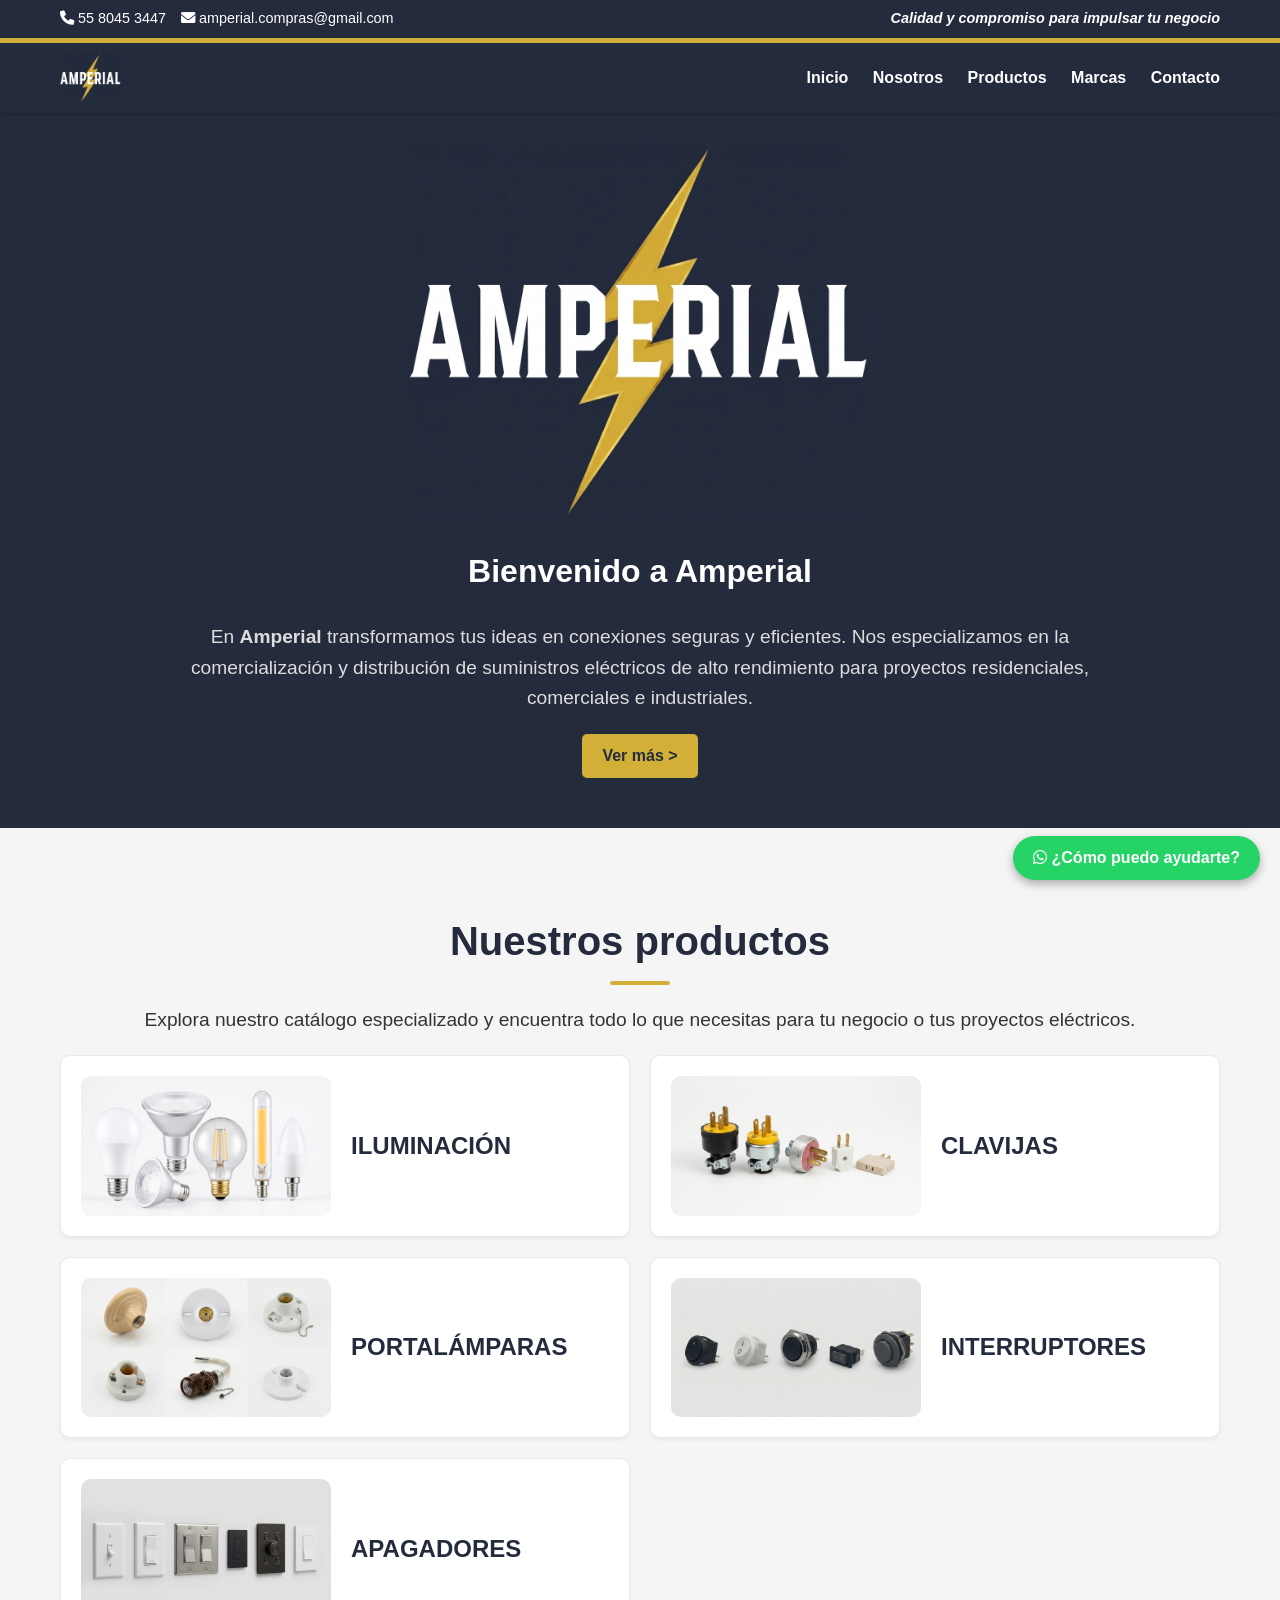
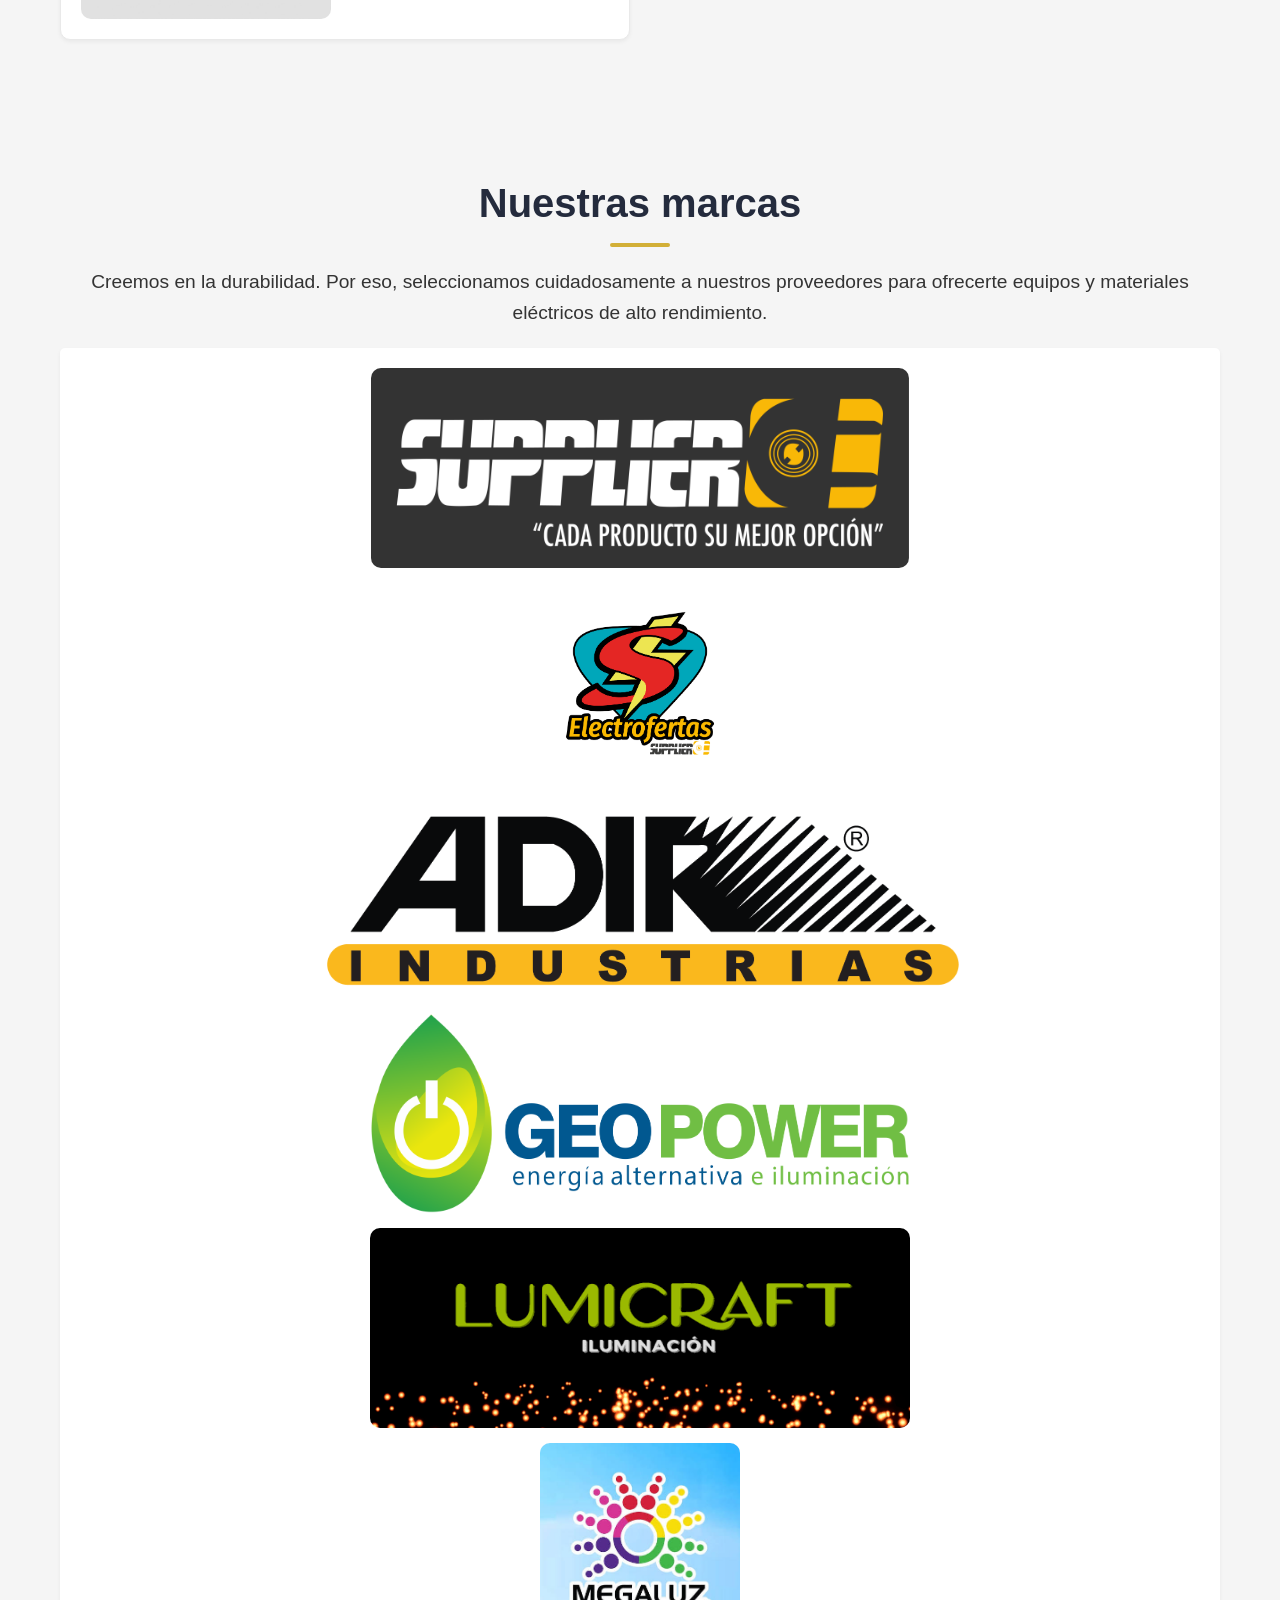
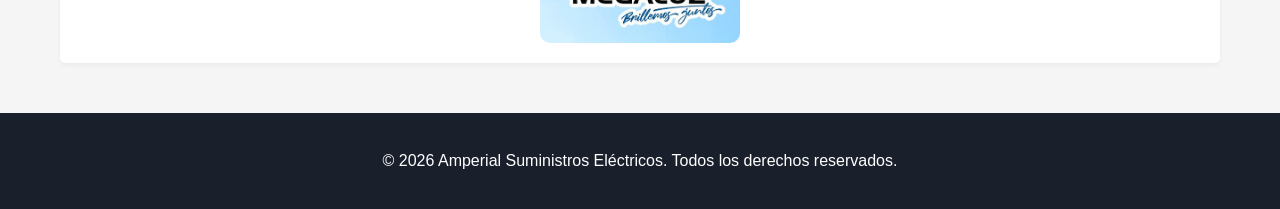
==== index.html @ 160a9f17 "Reordered brands" ====
<!DOCTYPE html>
<html lang="es">
<head>
    <meta charset="UTF-8">
    <meta name="viewport" content="width=device-width, initial-scale=1.0">
    <title>Amperial - Suministros Eléctricos</title>

    <!-- Metadatos Open Graph -->
    <meta property="og:title" content="Amperial | Suministros Eléctricos" />
    <meta property="og:description" content="Calidad y compromiso para impulsar tu negocio" />
    <meta property="og:image" content="https://santiagocalderont.github.io/AmperialWebsite/res/img/logo.jpg" />
    
    <link rel="icon" type="image/png" href="res/favicon.png">
    <link rel="stylesheet" href="css/style.css">
    <link rel="stylesheet" href="https://cdnjs.cloudflare.com/ajax/libs/font-awesome/6.0.0/css/all.min.css"> 
</head>

<body>

    <header>
        <!-- Barra superior de contacto -->
        <div class="top-bar">
            <div class="container">
                <div class="contact-info">
                    <a href="tel:+525580453447"><i class="fas fa-phone"></i> 55 8045 3447</a>
                    <a href="mailto:amperial.compras@gmail.com"><i class="fas fa-envelope"></i> amperial.compras@gmail.com</a>
                </div>
                <div class="top-links">
                    <span><i><strong>Calidad y compromiso para impulsar tu negocio</strong></i></span>
                </div>
            </div>
        </div>

        <!-- Encabezado Principal y Menú -->
        <div class="main-header">
            <div class="container">
                <div class="logo">
                    <img src="res/img/logo.jpg" alt="Amperial Suministros Eléctricos"> 
                </div>

                <!-- Botón Menú Hamburguesa -->
                <button class="menu-toggle js-menu-toggle" aria-label="Abrir menú">
                    <i class="fas fa-bars"></i>
                </button>

                <!-- Menú de navegación -->
                <nav class="js-nav">
                    <ul>
                        <li><a href="#top">Inicio</a></li>
                        <li><a href="us.html">Nosotros</a></li>
                        <li><a href="#prod">Productos <!-- <i class="fas fa-chevron-down"></i> --></a></li>
                        <li><a href="#brands">Marcas <!-- <i class="fas fa-chevron-down"></i> --></a></li>
                        <li><a href="#contact">Contacto</a></li>
                        <!-- <li><a href="#"><i class="fas fa-search"></i></a></li> -->
                    </ul>
                </nav>
            </div>
        </div>
    </header>

    <main>
        <!-- Sección Hero / Nosotros -->
        <section class="hero" id="hero">
            <div class="container">
                <div class="hero-content">
                    <img src="res/img/logo.jpg" alt="Línea Estándar"> 
                    <h2>Bienvenido a Amperial</h2>
                    <p>En <strong>Amperial</strong> transformamos tus ideas en conexiones seguras y eficientes. Nos especializamos en la comercialización y distribución de suministros eléctricos de alto rendimiento para proyectos residenciales, comerciales e industriales.</p>
                    <a href="us.html" class="btn">Ver más ></a>
                </div>
            </div>
        </section>

        <!-- Productos -->
        <section class="categorias" id="prod">
            <div class="container">
                <h1 class="titulo-seccion">Nuestros productos</h1>
				<p>Explora nuestro catálogo especializado y encuentra todo lo que necesitas para tu negocio o tus proyectos eléctricos.</p>
                <div class="grid-categorias">
					<a href="light.html" class="categoria">
                        <img src="res/img/focos.jpg" alt="Iluminación"> 
                        <div class="categoria-info">
                            <h2>ILUMINACIÓN</h2>
                        </div>
                    </a>				
                    <a href="#" class="categoria">
                        <img src="res/img/clavijas.jpg" alt="Clavijas"> 
                        <div class="categoria-info">
                            <h2>CLAVIJAS</h2>
                        </div>
                    </a>
                    <a href="#" class="categoria">
                        <img src="res/img/sockets.jpg" alt="Portalámparas"> 
                        <div class="categoria-info">
                            <h2>PORTALÁMPARAS</h2>
                        </div>
                    </a>
                    <a href="#" class="categoria">
                        <img src="res/img/interruptores.jpg" alt="Interruptores"> 
                        <div class="categoria-info">
                            <h2>INTERRUPTORES</h2>
                        </div>
                    </a>
                    <a href="#" class="categoria">
                        <img src="res/img/apagadores.jpg" alt="Apagadores"> 
                        <div class="categoria-info">
                            <h2>APAGADORES</h2>
                        </div>
                    </a>
                </div>
            </div>
        </section>
		<section class="brands">
			<div class="container" id="brands">
				<h1 class="titulo-seccion">Nuestras marcas</h1>
				<p>Creemos en la durabilidad. Por eso, seleccionamos cuidadosamente a nuestros proveedores para ofrecerte equipos y materiales eléctricos de alto rendimiento.</p>
				<div class="brand-logos">
					<img src="res/img/logos/supplier/logo.png">
					<img src="res/img/logos/supplier/electrofertas.png">
					<img src="res/img/logos/adir/logo.png">
					<img src="res/img/logos/geopower/logo.png">
					<img src="res/img/logos/lumicraft/logo.png">
					<img src="res/img/logos/megaluz/logo.png">
				</div>
			</div>
		</section>
    </main>

    <footer>
        <div class="container">
            <p>&copy; 2026 Amperial Suministros Eléctricos. Todos los derechos reservados.</p>
        </div>
    </footer>

    <!-- Botón Flotante de WhatsApp -->
    <a href="https://wa.me/525580453447" class="whatsapp-float" target="_blank">
        <i class="fab fa-whatsapp"></i> ¿Cómo puedo ayudarte?
    </a>

    <!-- Script ejecutable -->
    <script src="js/script.js"></script>
</body>
</html>
---- css/style.css ----
/* Estilos generales */
* {
    box-sizing: border-box;
}

html {
    scroll-behavior: smooth; 
    scroll-padding-top: 90px; /* Compensa la barra fija */
}

/*
body {
    font-family: Arial, sans-serif;
    margin: 0;
    background-color: #f5f5f5;
}*/

body {
    font-family: 'Segoe UI', Tahoma, Geneva, Verdana, sans-serif;
	margin: 0;
    color: #333333;
    background-color: #f5f5f5;
    line-height: 1.5;
}

.container {
    max-width: 1200px;
    margin: 0 auto;
    padding: 0 20px;
}

/* Header */
header {
    position: fixed;
    top: 0;
    left: 0;
    width: 100%;
    z-index: 1000;
    background-color: #242b3d;
    color: #fff;
    box-shadow: 0 2px 5px rgba(0,0,0,0.2);
}

.top-bar {
    padding: 8px 0;
    border-bottom: 5px solid rgba(210, 175, 55, 1.0);
    font-size: 0.9em;
}

.top-bar .container {
    display: flex;
    justify-content: space-between;
    align-items: center;
    flex-wrap: wrap;
    gap: 10px;
}

.contact-info {
    display: flex;
    gap: 15px;
    flex-wrap: wrap;
}

.contact-info a {
    color: #fff;
    text-decoration: none;
}

.top-links a, .top-links span {
    color: #fff;
    text-decoration: none;
}

.main-header {
    padding: 10px 0;
    position: relative;
}

.main-header .container {
    display: flex;
    justify-content: space-between;
    align-items: center;
}

.logo img {
    height: 50px;
    display: block;
}

/* Botón Hamburguesa */
.menu-toggle {
    display: block;
    background: none;
    border: none;
    color: #fff;
    font-size: 1.5rem;
    cursor: pointer;
}

/* Navegación para Móviles */
nav {
    display: none;
    position: absolute;
    top: 100%;
    left: 0;
    width: 100%;
    background-color: #242b3d;
    border-top: 1px solid #334155;
}

nav.active {
    display: block;
}

nav ul {
    margin: 0;
    padding: 0;
    list-style: none;
}

nav li {
    display: block;
    margin: 0;
    border-bottom: 1px solid rgba(255, 255, 255, 0.05);
}

nav a {
    color: #fff;
    text-decoration: none;
    font-weight: bold;
    display: block;
    padding: 15px 20px;
}

nav a:hover {
    background-color: #1a1f2c;
}

/* Hero Section */
.hero {
    margin-top: 90px;
    background-color: #242b3d;
    padding: 50px 0;
    text-align: center;
}

.hero-content img {
    max-width: 100%;
    height: auto;
}

.hero-content h2 {
    color: #fff;
    font-size: 2em;
    margin-top: 20px;
}

.hero p {
    color: #ddd;
    font-size: 1.2em;
    line-height: 1.6;
    max-width: 900px;
    margin: 0 auto;
}

.hero-content .btn {
    background-color: rgba(210, 175, 55, 1.0);
    color: #242b3d;
    font-weight: bold;
    padding: 10px 20px;
    text-decoration: none;
    border-radius: 5px;
    margin-top: 20px;
    display: inline-block;
}

/* Categorías Section */
.categorias {
    padding: 50px 0;
	text-align: center;
}

.categorias p {
    font-size: 1.2em;
    line-height: 1.6;
}

.titulo-seccion {
    width: 100%;
    margin-bottom: 30px;
	font-size: 2em;
}

.categorias h1 {
    font-size: 2.5rem;
    color: #242b3d; /* Azul Amperial */ 
    margin-bottom: 20px;
    position: relative;
}

.categorias h1::after {
    content: '';
    display: block;
    width: 60px;
    height: 4px;
    background-color: #D2AF37; /* Amarillo Amperial */
    margin: 10px auto 0;
    border-radius: 2px;
}

.grid-categorias {
    display: flex;
    flex-direction: column;
    gap: 20px;
    width: 100%;
}

.categoria {
    width: 100%;
    background-color: #fff;
    padding: 20px;
    border-radius: 10px;
    display: flex;
    flex-direction: column;
    align-items: center;
    text-align: center;
	text-decoration: none;
    gap: 20px;
	border: 1px solid #e9e9e9;
	transition: border-color 0.3s ease, box-shadow 0.3s ease;
    box-shadow: 0 2px 4px rgba(0,0,0,0.05);
}

.categoria:hover {
    border-color: #D2AF37;
    box-shadow: 0 4px 15px rgba(210, 175, 55, 0.15);
}

.categoria img {
    max-width: 100%;
    height: auto;
    max-height: 200px;
    object-fit: contain;
	border-radius: 10px;
}

.categoria-info {
    color: #242b3d;
    /* text-decoration: none; */
    font-weight: bold;
    display: inline-block;
    /* margin-top: 10px; */
}

.categoria-info .btn {
    background-color: rgba(210, 175, 55, 1.0);
    color: #242b3d;
    font-weight: bold;
    padding: 10px 20px;
    text-decoration: none;
    border-radius: 5px;
    margin-top: 20px;
    display: inline-block;
}

/* Brand Section */
.brands {
    padding: 50px 0;
	text-align: center;
}

.brands h1 {
    font-size: 2.5rem;
    color: #242b3d; /* Azul Amperial */ 
    margin-bottom: 20px;
    position: relative;
}

.brands h1::after {
    content: '';
    display: block;
    width: 60px;
    height: 4px;
    background-color: #D2AF37; /* Amarillo Amperial */
    margin: 10px auto 0;
    border-radius: 2px;
}

.brands p {
    font-size: 1.2em;
    line-height: 1.6;
}

.brand-logos {
    width: 100%;
    background-color: #fff;
    padding: 20px;
    border-radius: 5px;
    display: flex;
    flex-direction: column;
    align-items: center;
    text-align: center;
    gap: 15px;
    box-shadow: 0 2px 4px rgba(0,0,0,0.05);
}

.brand-logos img {
	max-width: 100%;
    height: auto;
    max-height: 200px;
    object-fit: contain;
	border-radius: 10px;
}

/* Footer */
footer {
    background-color: #1a1f2c;
    color: #fff;
    padding: 20px 0;
    text-align: center;
}

/* WhatsApp Flotante */
.whatsapp-float {
    position: fixed;
    bottom: 20px;
    right: 20px;
    background-color: #25d366;
    color: #fff;
    padding: 10px 20px;
    border-radius: 50px;
    text-decoration: none;
    z-index: 100;
    font-weight: bold;
    box-shadow: 0 4px 10px rgba(0,0,0,0.3);
}

/* --- ADAPTACIÓN A PANTALLAS GRANDES (Escritorio / Tablet horizontal) --- */
@media (min-width: 768px) {
    .menu-toggle {
        display: none; /* Oculta botón hamburguesa */
    }

    nav {
        display: block;
        position: static;
        width: auto;
        background-color: transparent;
        border: none;
    }

    nav li {
        display: inline-block;
        margin-left: 20px;
        border: none;
    }

    nav a {
        padding: 0;
    }

    nav a:hover {
        background-color: transparent;
        color: rgba(210, 175, 55, 1.0);
    }
	
	.hero-content img {
		max-width: 40%;
		height: auto;
	}

    .grid-categorias {
        flex-direction: row;
        flex-wrap: wrap;
    }

    .categoria {
        width: calc(50% - 10px); /* 2 columnas */
        flex-direction: row;
        text-align: left;
    }

    .categoria img {
        max-width: 250px;
    }
	
	/* .brands { */
        /* width: calc(50% - 10px); /* 2 columnas */ */
        /* flex-direction: row; */
        /* text-align: left; */
    /* } */

    /* .brand-logos img { */
        /* max-width: 250px; */
    /* } */
}
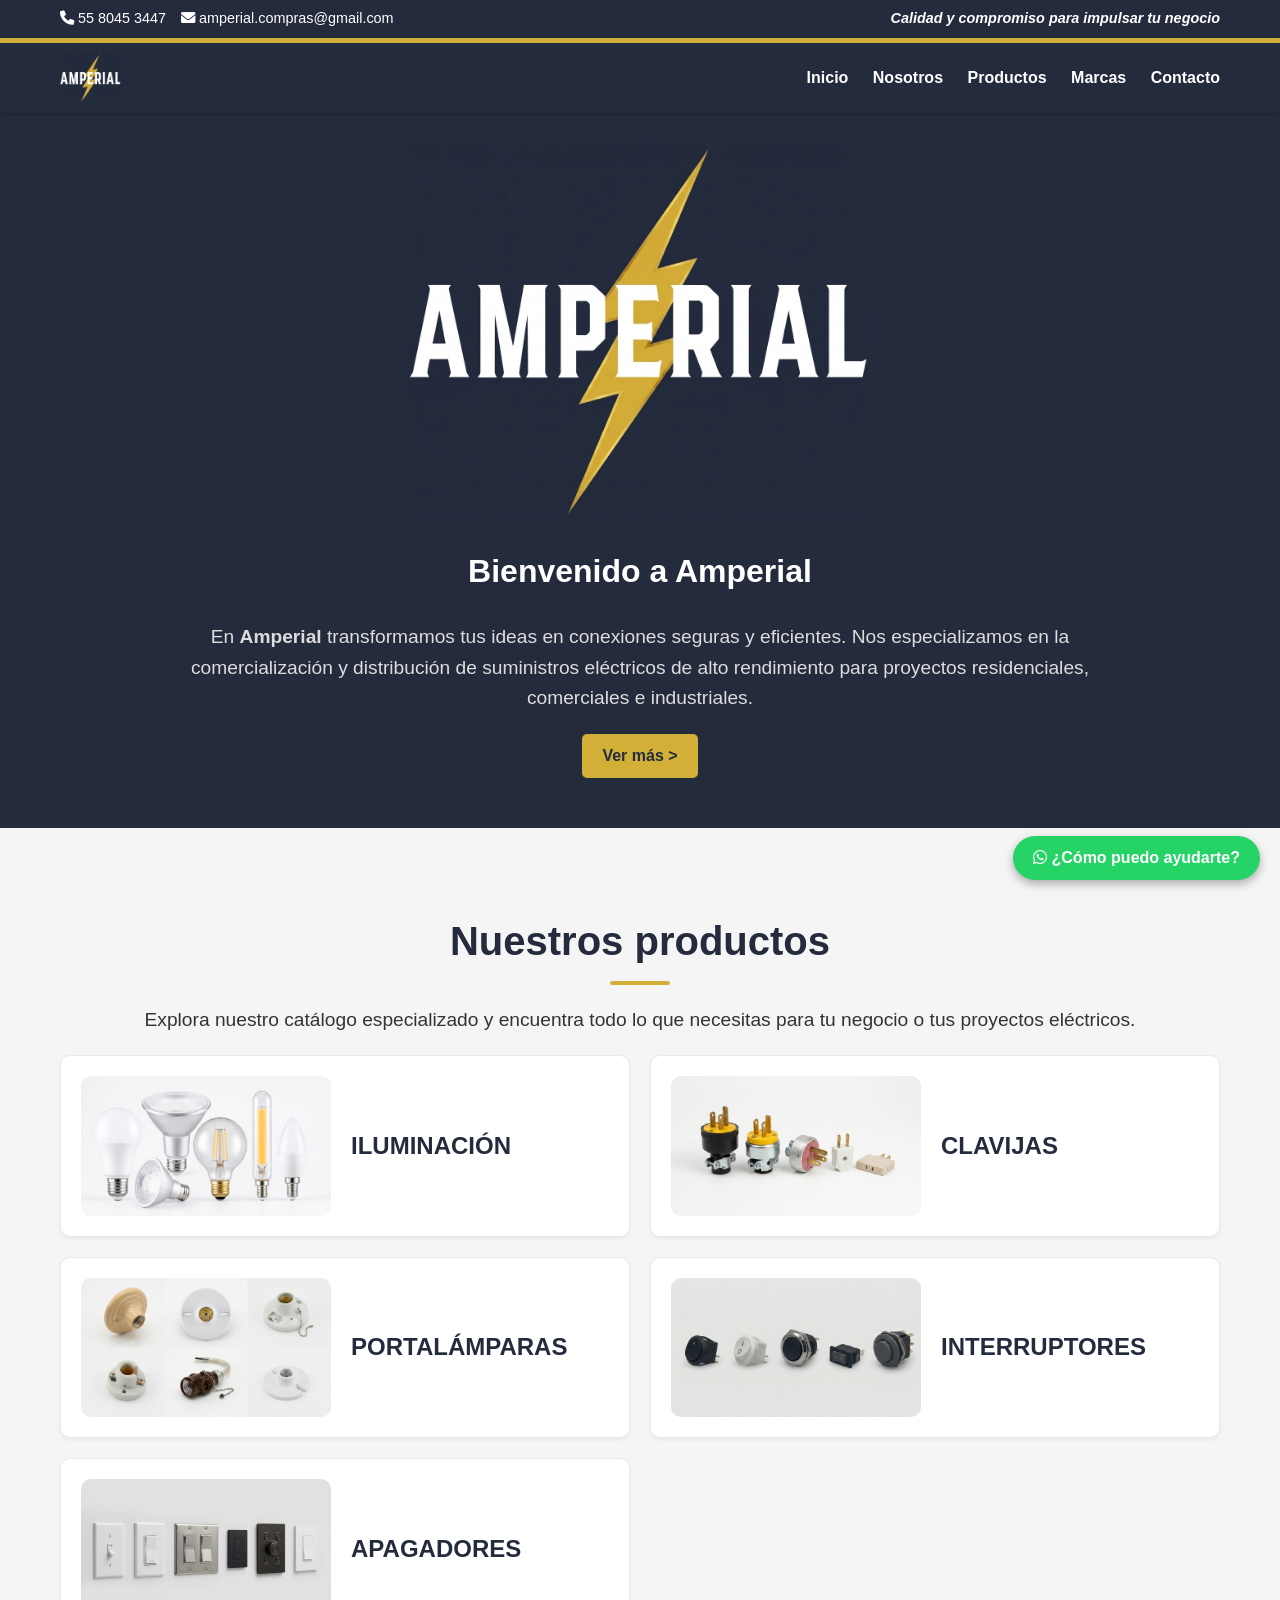
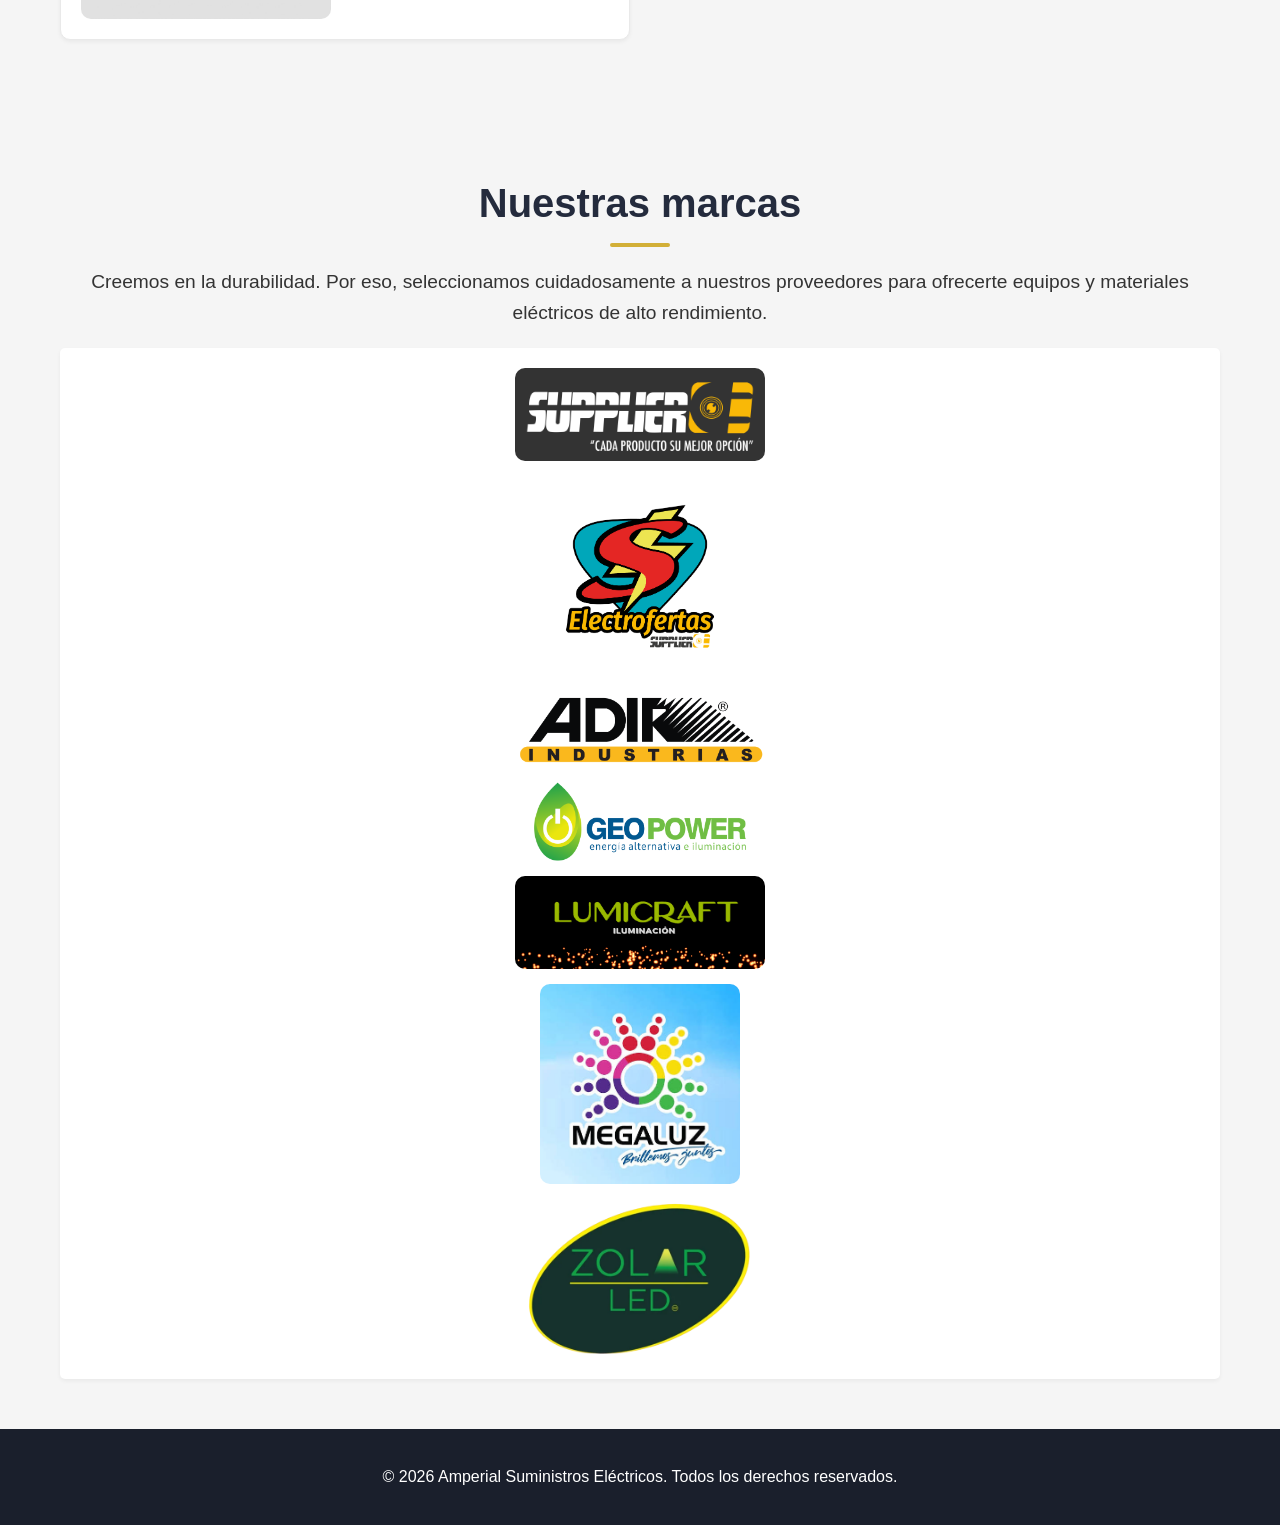
==== commit 8e0df1dc: "Pegs page started" ====
--- a/index.html
+++ b/index.html
@@ -83,7 +83,7 @@
                             <h2>ILUMINACIÓN</h2>
                         </div>
                     </a>				
-                    <a href="#" class="categoria">
+                    <a href="pegs.html" class="categoria">
                         <img src="res/img/clavijas.jpg" alt="Clavijas"> 
                         <div class="categoria-info">
                             <h2>CLAVIJAS</h2>
@@ -121,6 +121,7 @@
 					<img src="res/img/logos/geopower/logo.png">
 					<img src="res/img/logos/lumicraft/logo.png">
 					<img src="res/img/logos/megaluz/logo.png">
+					<img src="res/img/logos/zolar/logo.png">
 				</div>
 			</div>
 		</section>
--- a/css/style.css
+++ b/css/style.css
@@ -246,10 +246,8 @@
 
 .categoria-info {
     color: #242b3d;
-    /* text-decoration: none; */
     font-weight: bold;
     display: inline-block;
-    /* margin-top: 10px; */
 }
 
 .categoria-info .btn {
@@ -383,15 +381,9 @@
     .categoria img {
         max-width: 250px;
     }
-	
-	/* .brands { */
-        /* width: calc(50% - 10px); /* 2 columnas */ */
-        /* flex-direction: row; */
-        /* text-align: left; */
-    /* } */
-
-    /* .brand-logos img { */
-        /* max-width: 250px; */
-    /* } */
-}
-
+
+    .brand-logos img {
+        max-width: 250px;
+    }
+}
+
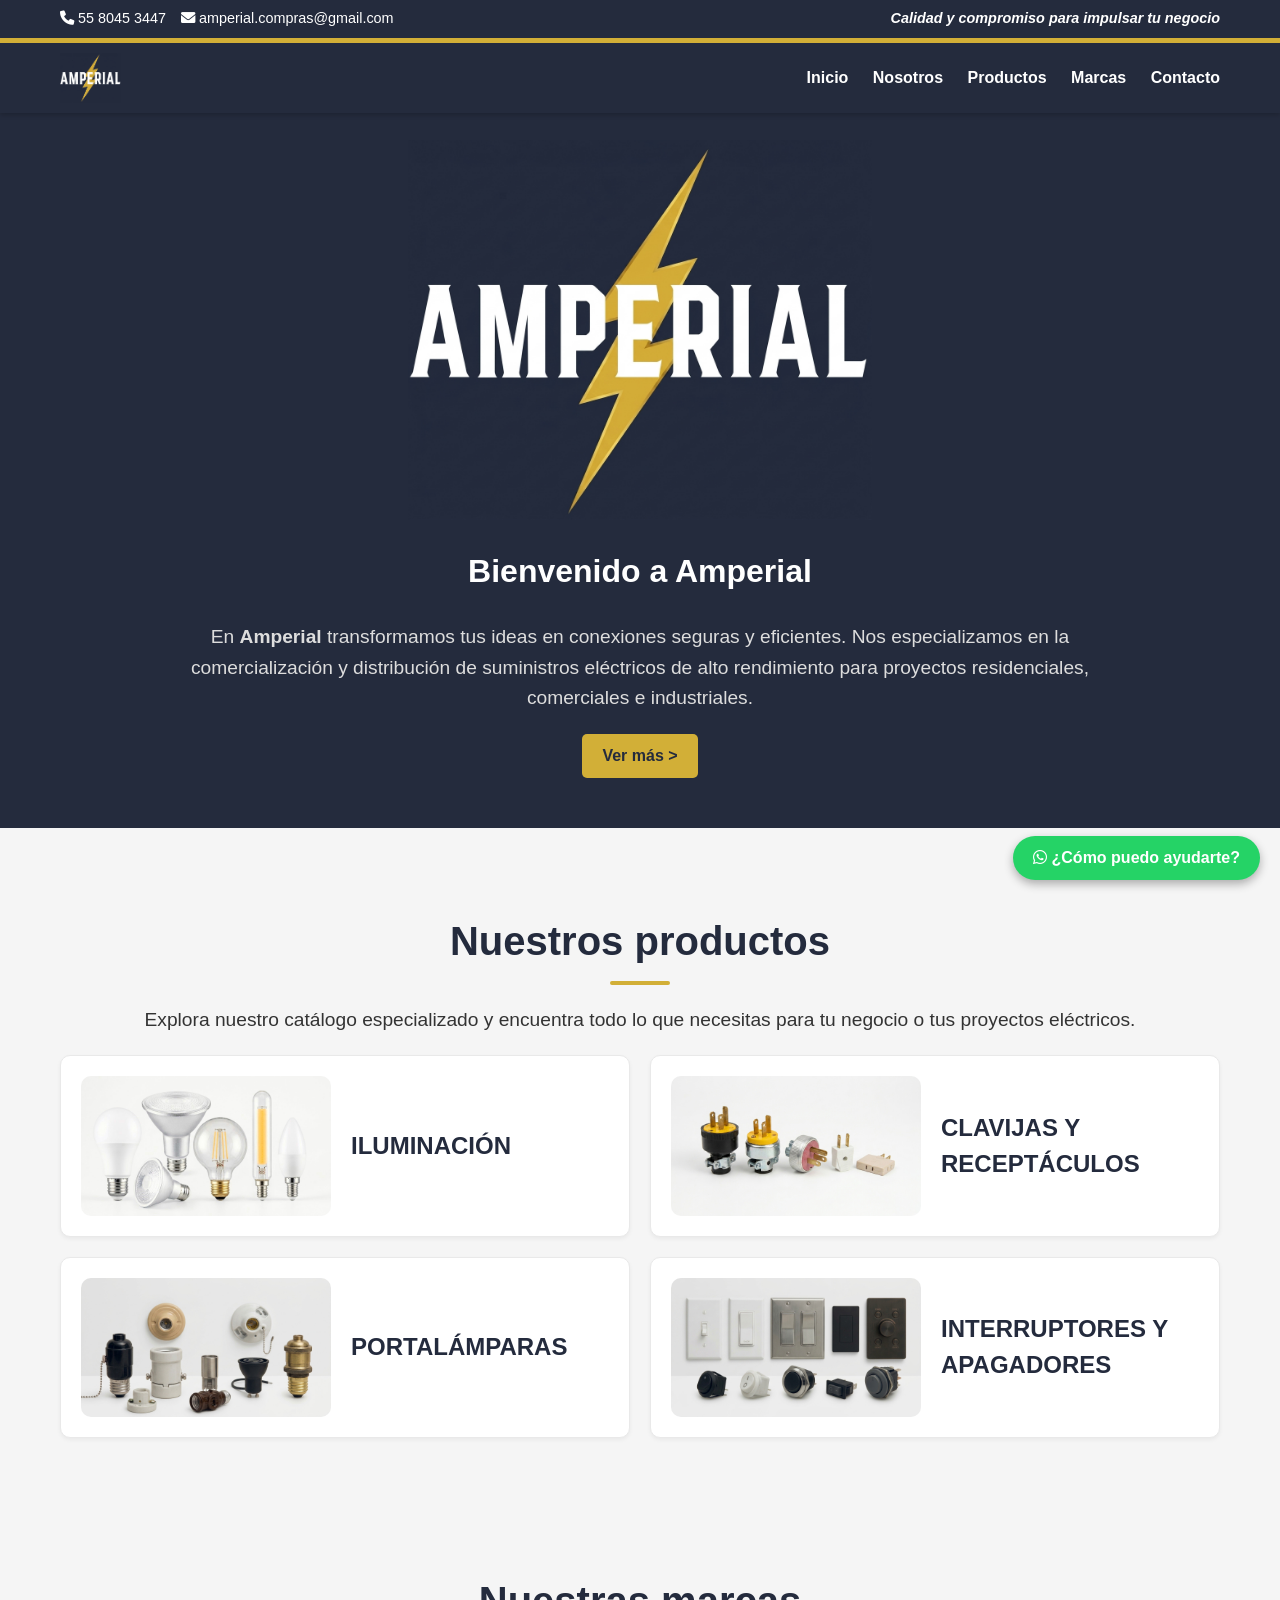
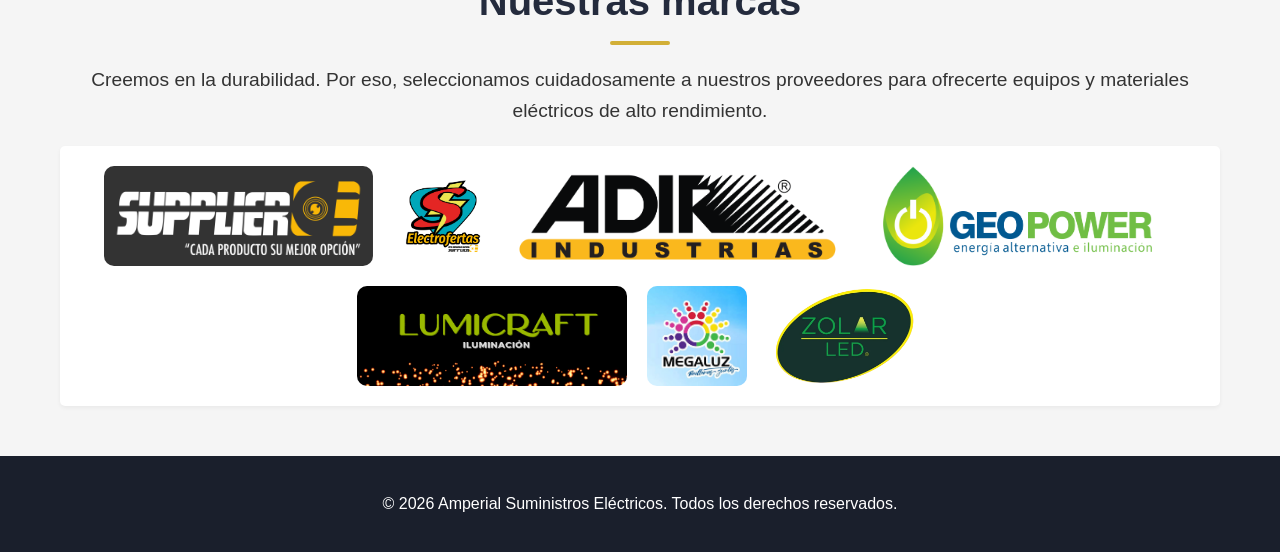
==== commit 10f7f036: "Switches page created & changes to the categories" ====
--- a/index.html
+++ b/index.html
@@ -86,27 +86,27 @@
                     <a href="pegs.html" class="categoria">
                         <img src="res/img/clavijas.jpg" alt="Clavijas"> 
                         <div class="categoria-info">
-                            <h2>CLAVIJAS</h2>
+                            <h2>CLAVIJAS Y RECEPTÁCULOS</h2>
                         </div>
                     </a>
-                    <a href="#" class="categoria">
+                    <a href="sockets.html" class="categoria">
                         <img src="res/img/sockets.jpg" alt="Portalámparas"> 
                         <div class="categoria-info">
                             <h2>PORTALÁMPARAS</h2>
                         </div>
                     </a>
-                    <a href="#" class="categoria">
+                    <a href="switches.html" class="categoria">
                         <img src="res/img/interruptores.jpg" alt="Interruptores"> 
                         <div class="categoria-info">
-                            <h2>INTERRUPTORES</h2>
+                            <h2>INTERRUPTORES Y APAGADORES</h2>
                         </div>
                     </a>
-                    <a href="#" class="categoria">
-                        <img src="res/img/apagadores.jpg" alt="Apagadores"> 
-                        <div class="categoria-info">
-                            <h2>APAGADORES</h2>
-                        </div>
-                    </a>
+                    <!-- <a href="damper.html" class="categoria"> -->
+                        <!-- <img src="res/img/apagadores.jpg" alt="Apagadores">  -->
+                        <!-- <div class="categoria-info"> -->
+                            <!-- <h2>APAGADORES</h2> -->
+                        <!-- </div> -->
+                    <!-- </a> -->
                 </div>
             </div>
         </section>
--- a/css/style.css
+++ b/css/style.css
@@ -295,17 +295,18 @@
     padding: 20px;
     border-radius: 5px;
     display: flex;
-    flex-direction: column;
+    flex-direction: row; /* Alinea los logos de forma horizontal */
+    flex-wrap: wrap;     /* Permite que pasen al siguiente renglón */
+    justify-content: center; /* Centra los logos horizontalmente */
     align-items: center;
-    text-align: center;
-    gap: 15px;
+    gap: 20px;           /* Espaciado entre logos */
     box-shadow: 0 2px 4px rgba(0,0,0,0.05);
 }
 
 .brand-logos img {
-	max-width: 100%;
+	max-width: 150%;
     height: auto;
-    max-height: 200px;
+    max-height: 100px;
     object-fit: contain;
 	border-radius: 10px;
 }
@@ -383,7 +384,8 @@
     }
 
     .brand-logos img {
-        max-width: 250px;
-    }
-}
-
+        max-width: 400px; 
+        height: auto;
+    }
+}
+
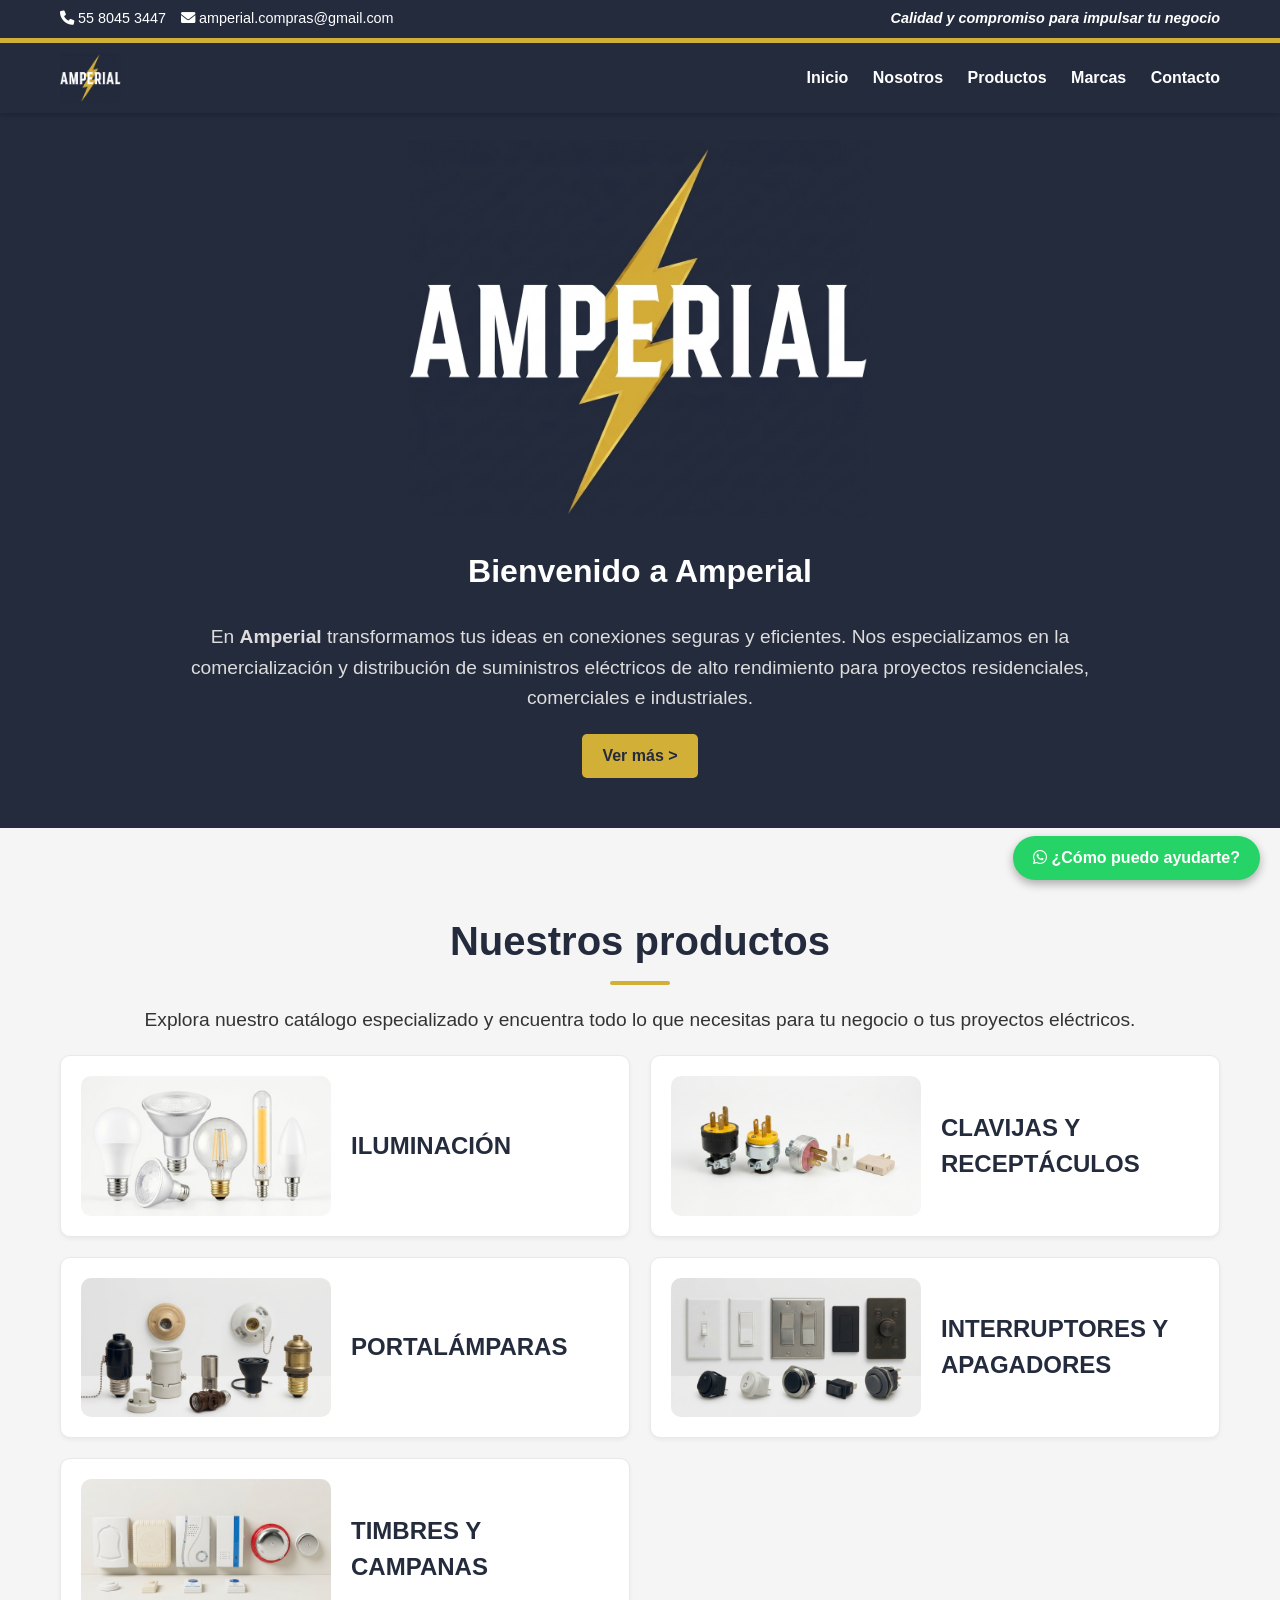
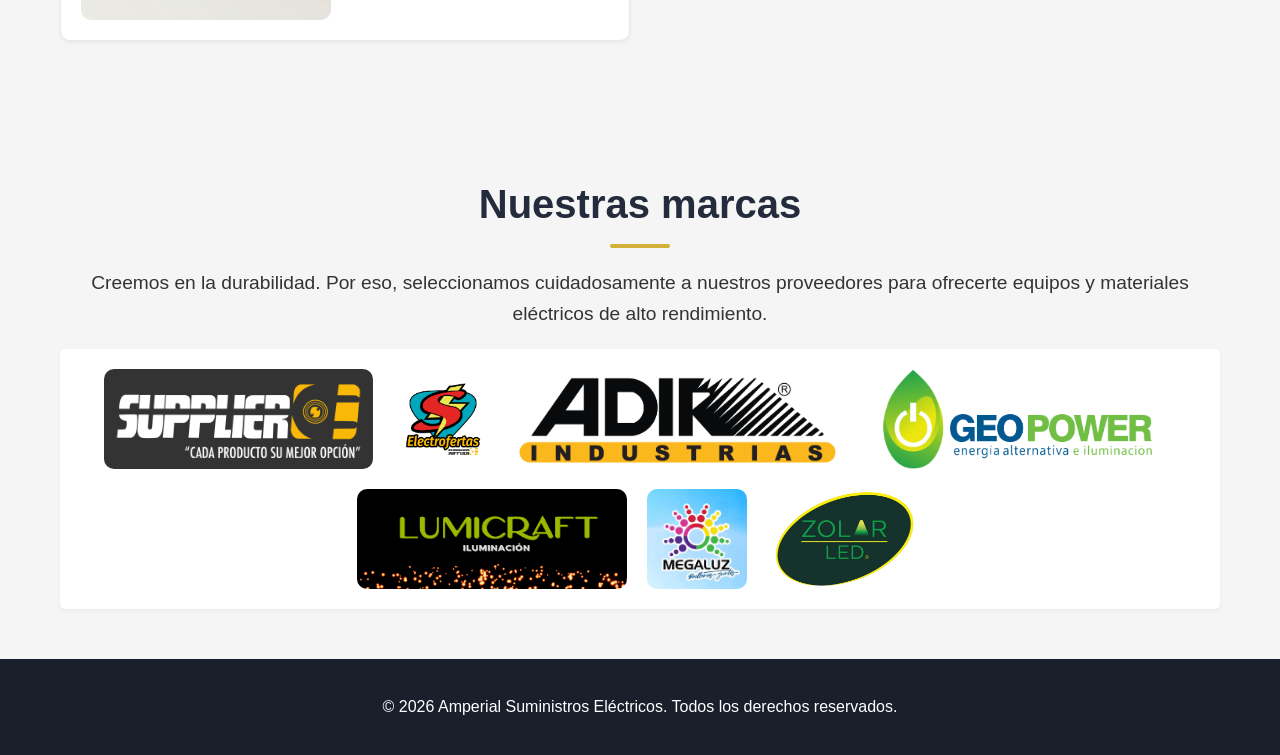
==== commit 48d9d7ca: "Doorbells started" ====
--- a/index.html
+++ b/index.html
@@ -101,6 +101,12 @@
                             <h2>INTERRUPTORES Y APAGADORES</h2>
                         </div>
                     </a>
+                    <a href="doorbells.html" class="categoria">
+                        <img src="res/img/timbres.jpg" alt="Timbres"> 
+                        <div class="categoria-info">
+                            <h2>TIMBRES Y CAMPANAS</h2>
+                        </div>
+                    </a>
                     <!-- <a href="damper.html" class="categoria"> -->
                         <!-- <img src="res/img/apagadores.jpg" alt="Apagadores">  -->
                         <!-- <div class="categoria-info"> -->
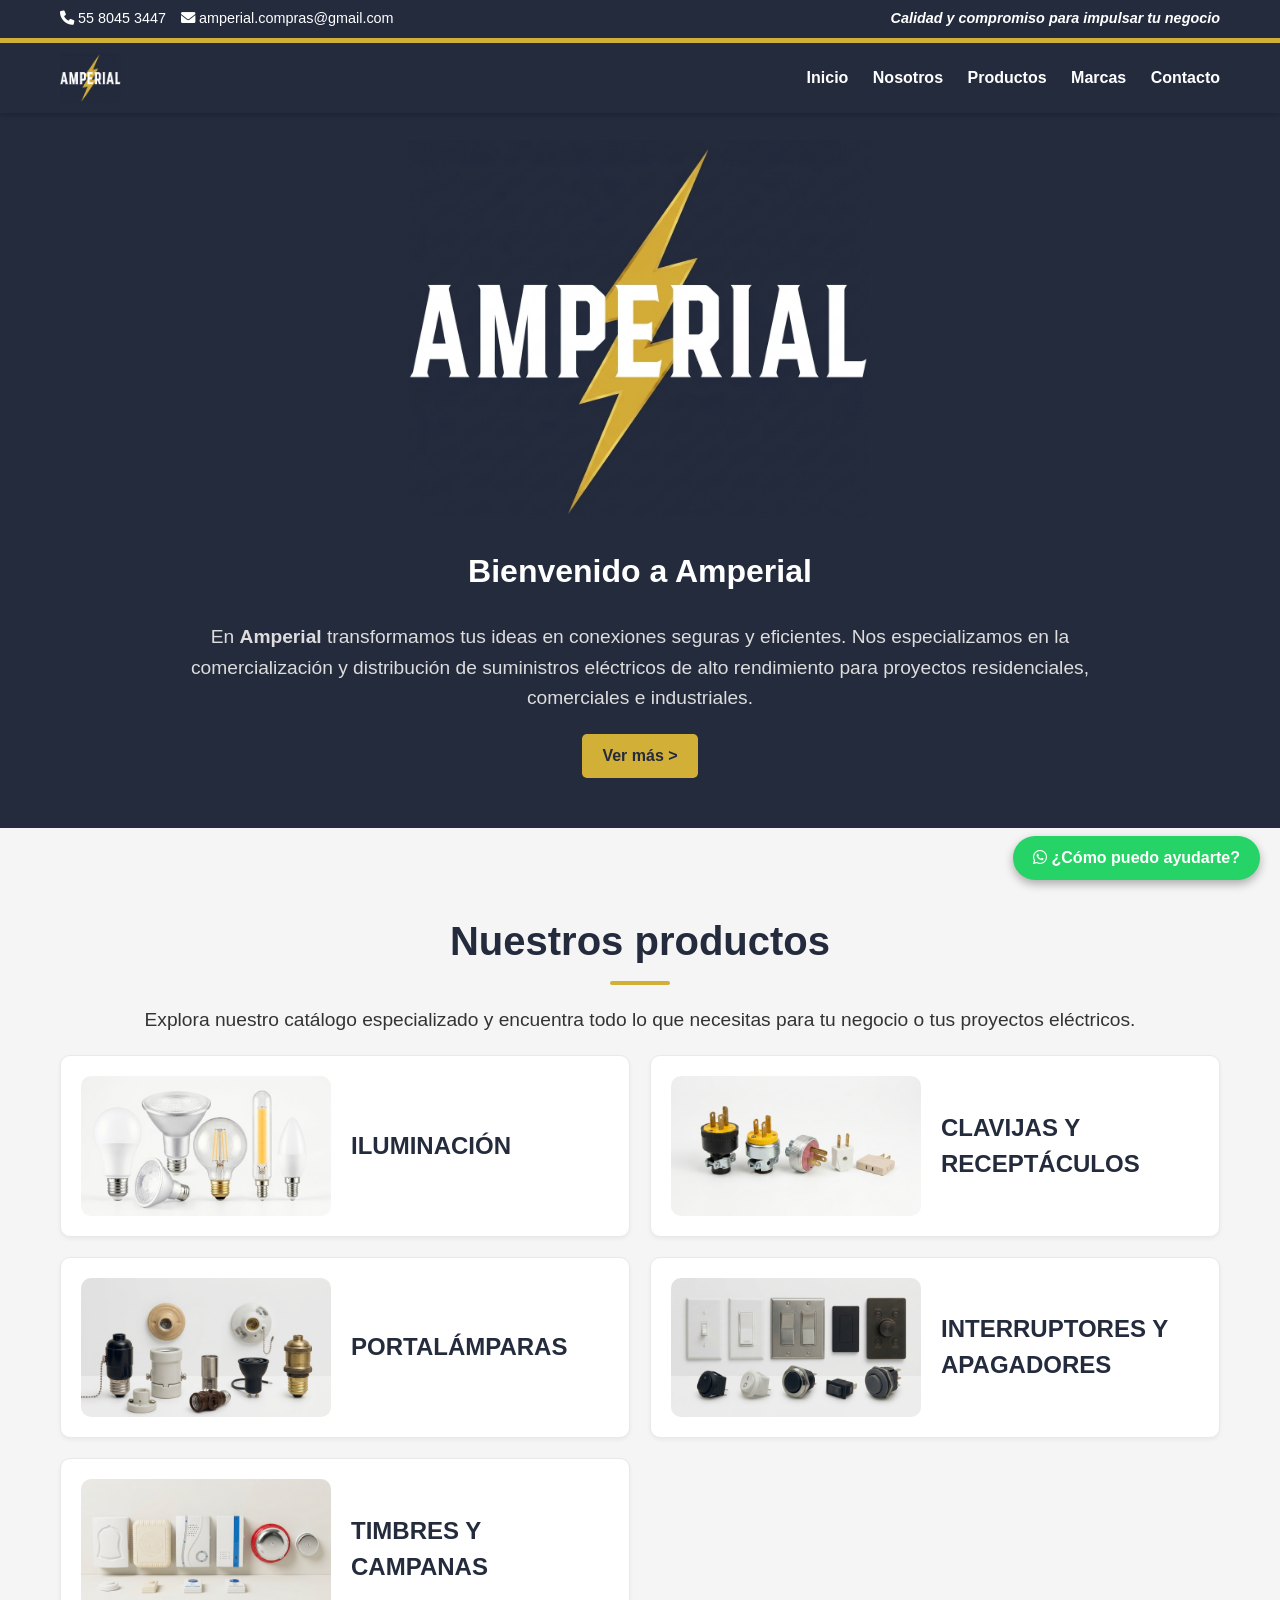
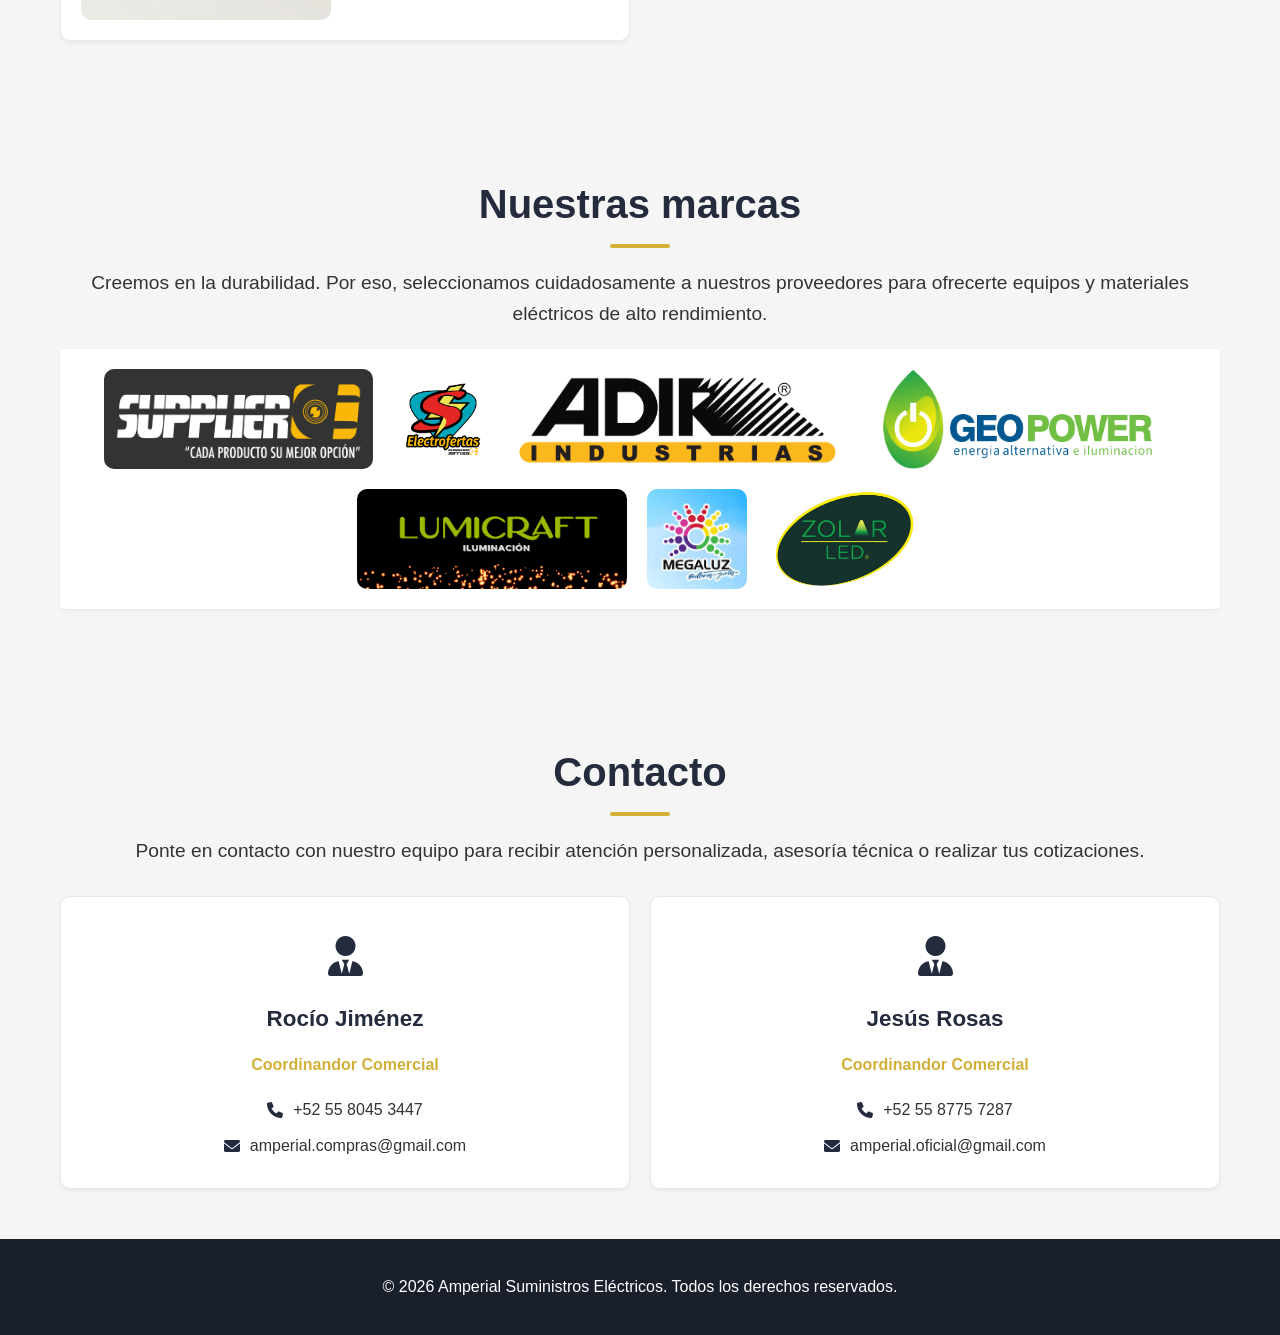
==== commit 730d06da: "Contact added" ====
--- a/index.html
+++ b/index.html
@@ -116,8 +116,8 @@
                 </div>
             </div>
         </section>
-		<section class="brands">
-			<div class="container" id="brands">
+		<section class="brands" id="brands">
+			<div class="container">
 				<h1 class="titulo-seccion">Nuestras marcas</h1>
 				<p>Creemos en la durabilidad. Por eso, seleccionamos cuidadosamente a nuestros proveedores para ofrecerte equipos y materiales eléctricos de alto rendimiento.</p>
 				<div class="brand-logos">
@@ -131,6 +131,54 @@
 				</div>
 			</div>
 		</section>
+		
+		<!-- Sección de Contacto -->
+        <section class="contacto" id="contact">
+            <div class="container">
+                <h1 class="titulo-seccion">Contacto</h1>
+                <p>Ponte en contacto con nuestro equipo para recibir atención personalizada, asesoría técnica o realizar tus cotizaciones.</p>
+                
+                <div class="grid-contacto">
+                    <!-- Tarjeta de Contacto 1 -->
+                    <div class="contacto-card">
+                        <div class="contacto-icon">
+                            <i class="fa fa-user-tie"></i>
+                        </div>
+                        <h3>Rocío Jiménez</h3>
+                        <p class="cargo">Coordinandor Comercial</p>
+                        <ul class="contacto-detalles">
+                            <li>
+                                <i class="fas fa-phone"></i>
+                                <a href="tel:+525580453447">+52 55 8045 3447</a>
+                            </li>
+                            <li>
+                                <i class="fas fa-envelope"></i>
+                                <a href="mailto:amperial.compras@gmail.com">amperial.compras@gmail.com</a>
+                            </li>
+                        </ul>
+                    </div>
+
+                    <!-- Tarjeta de Contacto 2 -->
+                    <div class="contacto-card">
+                        <div class="contacto-icon">
+                            <i class="fas fa-user-tie"></i>
+                        </div>
+                        <h3>Jesús Rosas</h3>
+                        <p class="cargo">Coordinandor Comercial</p>
+                        <ul class="contacto-detalles">
+                            <li>
+                                <i class="fas fa-phone"></i>
+                                <a href="tel:+525587757287">+52 55 8775 7287</a>
+                            </li>
+                            <li>
+                                <i class="fas fa-envelope"></i>
+                                <a href="mailto:amperial.oficial@gmail.com">amperial.oficial@gmail.com</a>
+                            </li>
+                        </ul>
+                    </div>
+                </div>
+            </div>
+        </section>
     </main>
 
     <footer>
--- a/css/style.css
+++ b/css/style.css
@@ -311,6 +311,105 @@
 	border-radius: 10px;
 }
 
+/* Contacto Section */
+.contacto {
+    padding: 50px 0;
+    text-align: center;
+}
+
+.contacto h1 {
+    font-size: 2.5rem;
+    color: #242b3d; /* Azul Amperial */
+    margin-bottom: 20px;
+    position: relative;
+}
+
+.contacto h1::after {
+    content: '';
+    display: block;
+    width: 60px;
+    height: 4px;
+    background-color: #D2AF37; /* Amarillo Amperial */
+    margin: 10px auto 0;
+    border-radius: 2px;
+}
+
+.contacto p {
+    font-size: 1.2em;
+    line-height: 1.6;
+}
+
+.grid-contacto {
+    display: flex;
+    flex-direction: column;
+    gap: 20px;
+    margin-top: 30px;
+}
+
+.contacto-card {
+    background-color: #fff;
+    padding: 30px 20px;
+    border-radius: 10px;
+    border: 1px solid #e9e9e9;
+    box-shadow: 0 2px 4px rgba(0,0,0,0.05);
+    transition: border-color 0.3s ease, box-shadow 0.3s ease;
+}
+
+.contacto-card:hover {
+    border-color: #D2AF37;
+    box-shadow: 0 4px 15px rgba(210, 175, 55, 0.15);
+}
+
+.contacto-icon {
+    font-size: 2.5rem;
+    color: #242b3d;
+    margin-bottom: 15px;
+}
+
+.contacto-card h3 {
+    margin: 0 0 5px 0;
+    color: #242b3d;
+    font-size: 1.4rem;
+}
+
+.contacto-card .cargo {
+    color: #D2AF37;
+    font-weight: bold;
+    font-size: 1rem;
+    margin-bottom: 20px;
+}
+
+.contacto-detalles {
+    list-style: none;
+    padding: 0;
+    margin: 0;
+    display: flex;
+    flex-direction: column;
+    gap: 12px;
+    align-items: center;
+}
+
+.contacto-detalles li {
+    display: flex;
+    align-items: center;
+    gap: 10px;
+}
+
+.contacto-detalles i {
+    color: #242b3d;
+}
+
+.contacto-detalles a {
+    color: #333;
+    text-decoration: none;
+    font-weight: 500;
+    transition: color 0.3s ease;
+}
+
+.contacto-detalles a:hover {
+    color: #D2AF37;
+}
+
 /* Footer */
 footer {
     background-color: #1a1f2c;
@@ -387,5 +486,13 @@
         max-width: 400px; 
         height: auto;
     }
-}
-
+	
+	.grid-contacto {
+        flex-direction: row;
+    }
+
+    .contacto-card {
+        width: calc(50% - 10px); /* 2 columnas en pantallas medianas y grandes */
+    }
+}
+
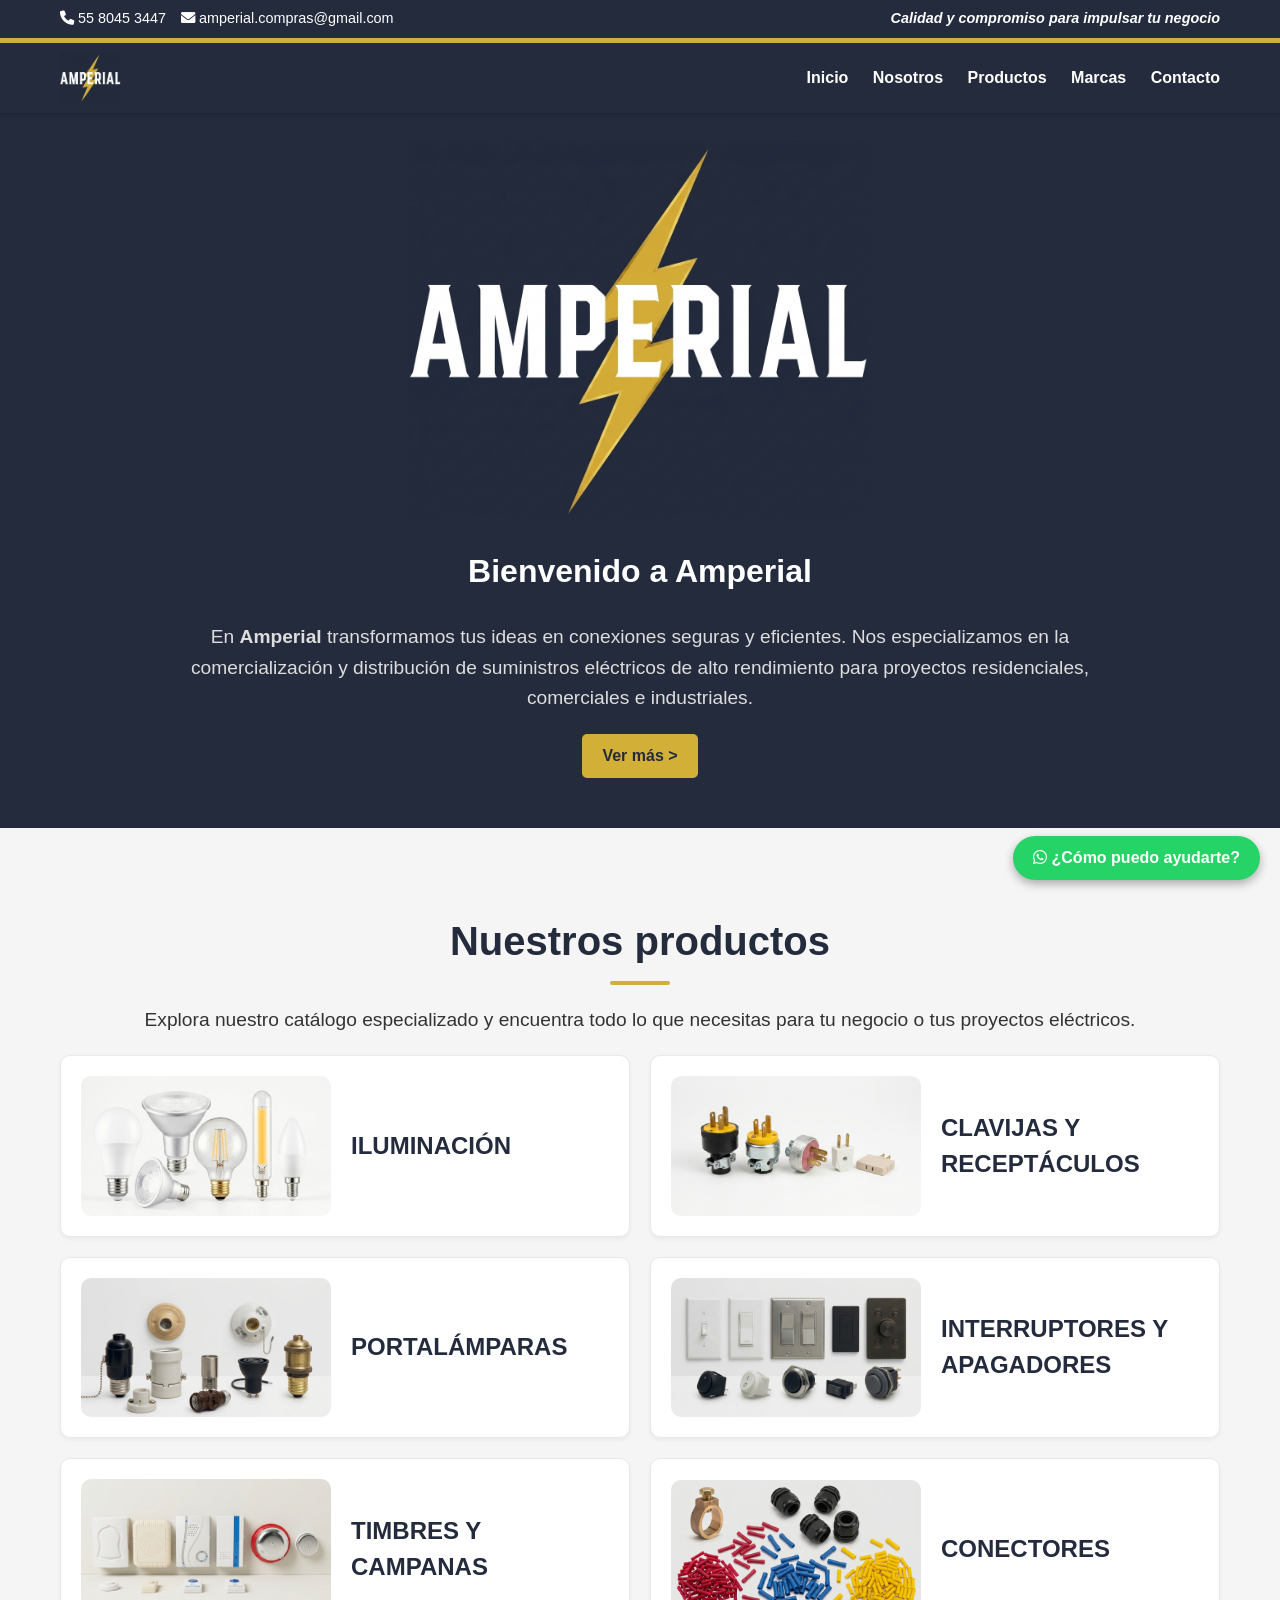
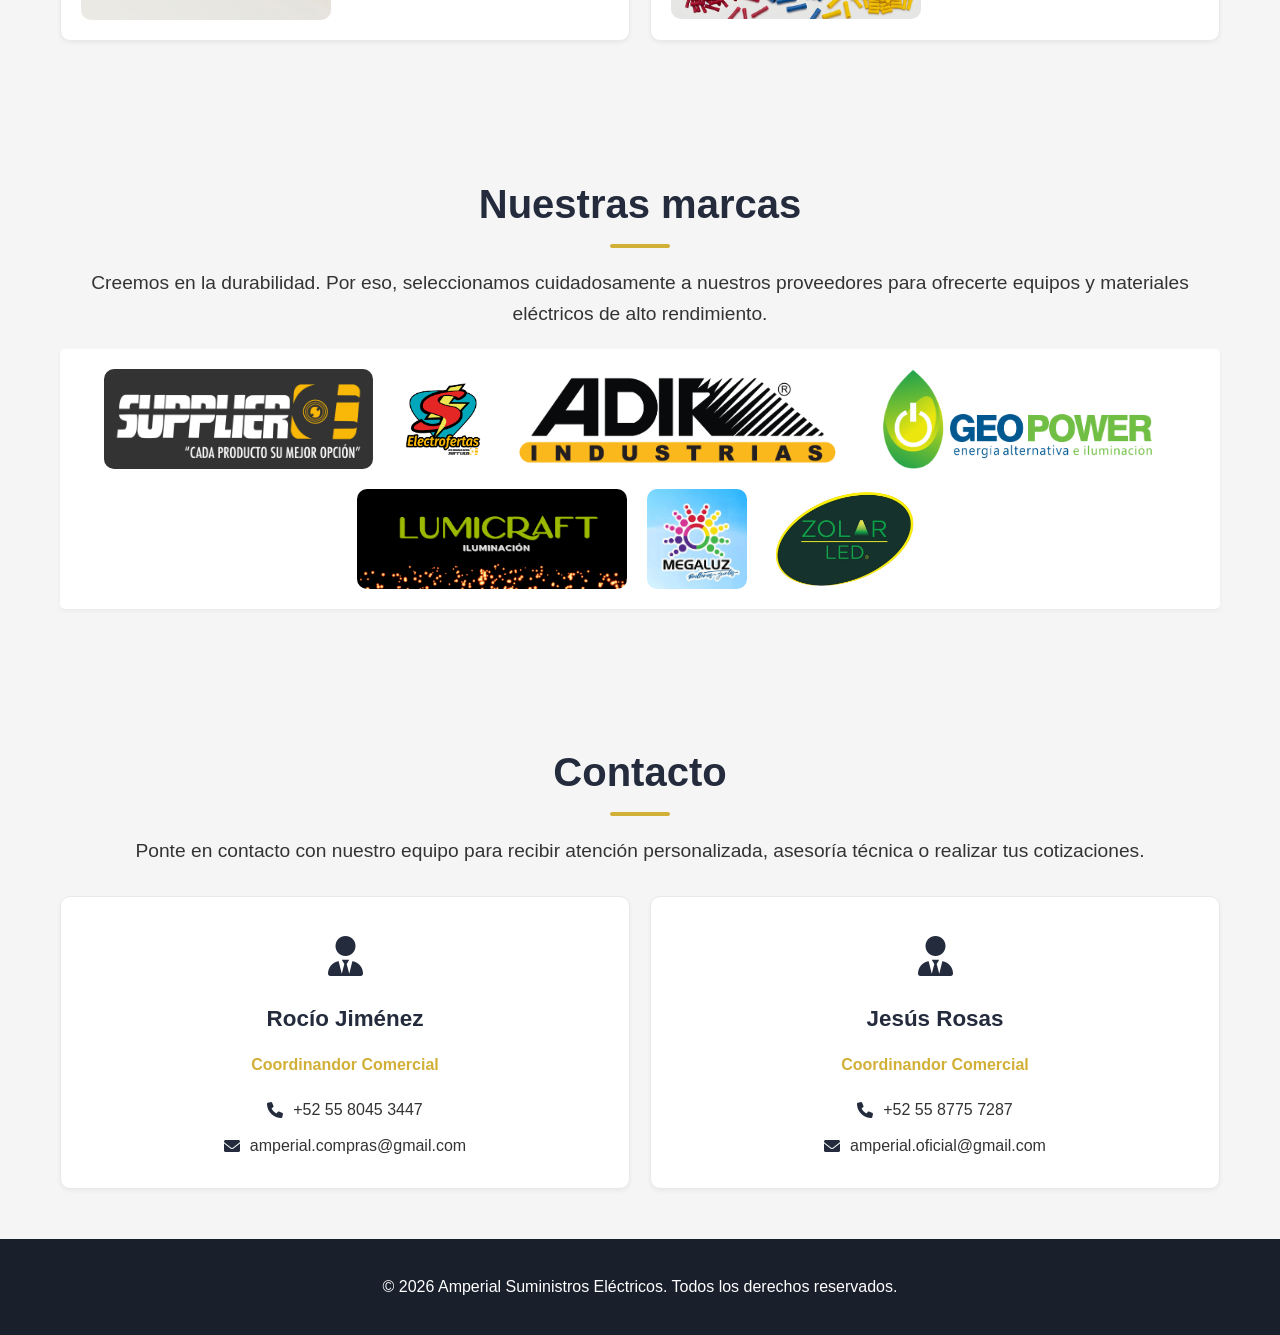
==== commit b89e19b4: "Connectors page created" ====
--- a/index.html
+++ b/index.html
@@ -105,6 +105,12 @@
                         <img src="res/img/timbres.jpg" alt="Timbres"> 
                         <div class="categoria-info">
                             <h2>TIMBRES Y CAMPANAS</h2>
+                        </div>
+                    </a>
+					<a href="connectors.html" class="categoria">
+                        <img src="res/img/conectores.jpg" alt="Conectores"> 
+                        <div class="categoria-info">
+                            <h2>CONECTORES</h2>
                         </div>
                     </a>
                     <!-- <a href="damper.html" class="categoria"> -->
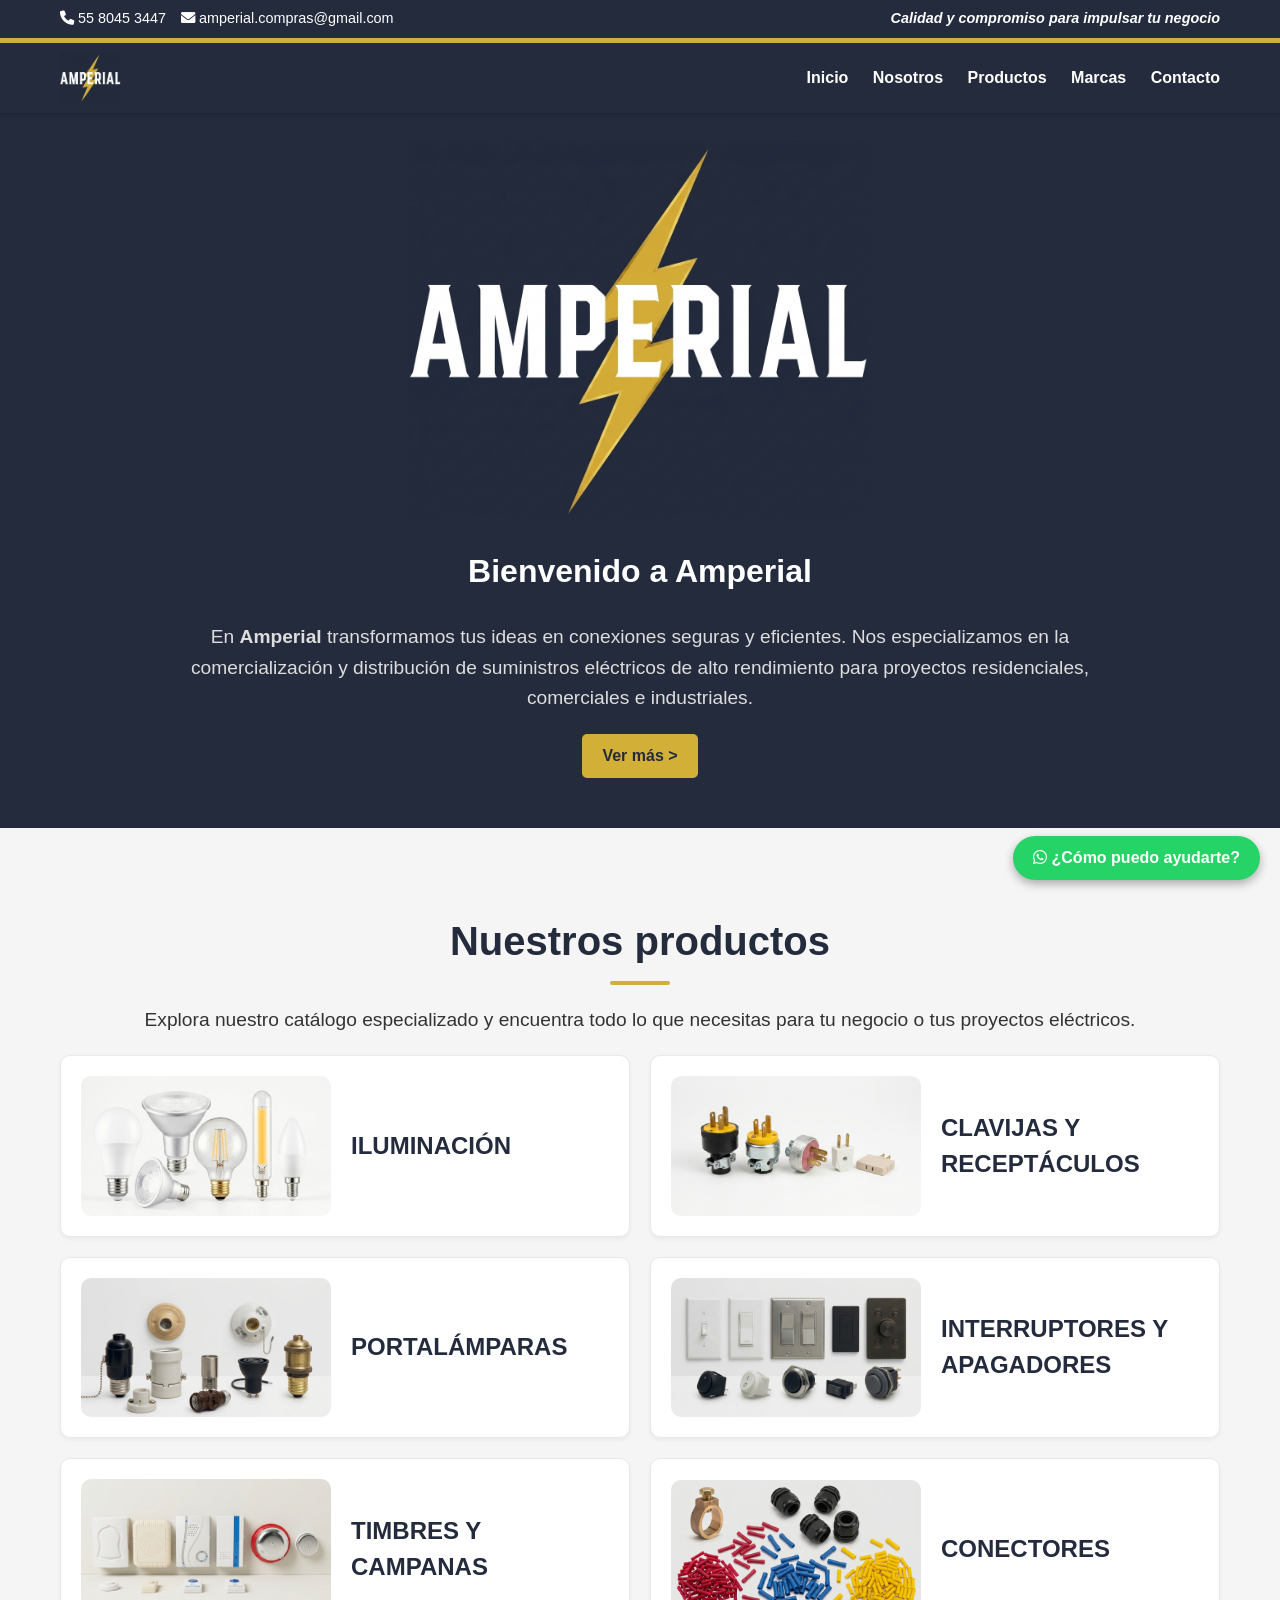
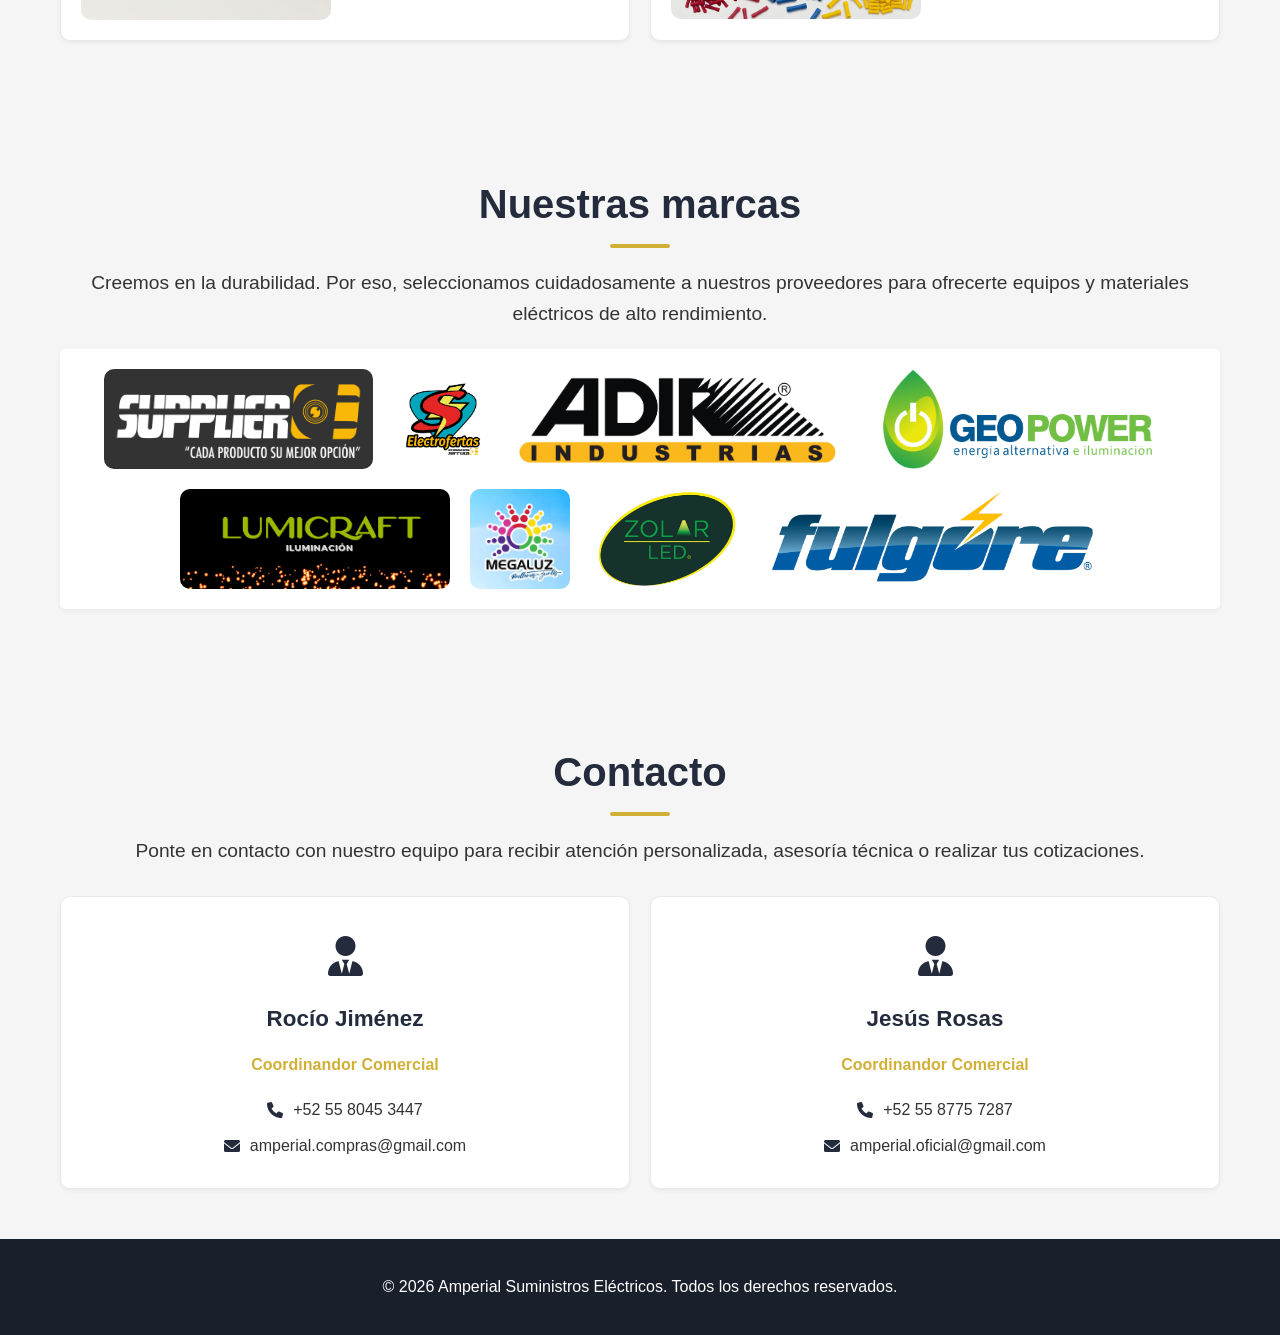
==== commit 00cc1c48: "Fulgore" ====
--- a/index.html
+++ b/index.html
@@ -134,6 +134,7 @@
 					<img src="res/img/logos/lumicraft/logo.png">
 					<img src="res/img/logos/megaluz/logo.png">
 					<img src="res/img/logos/zolar/logo.png">
+					<img src="res/img/logos/fulgore/logo.png">
 				</div>
 			</div>
 		</section>
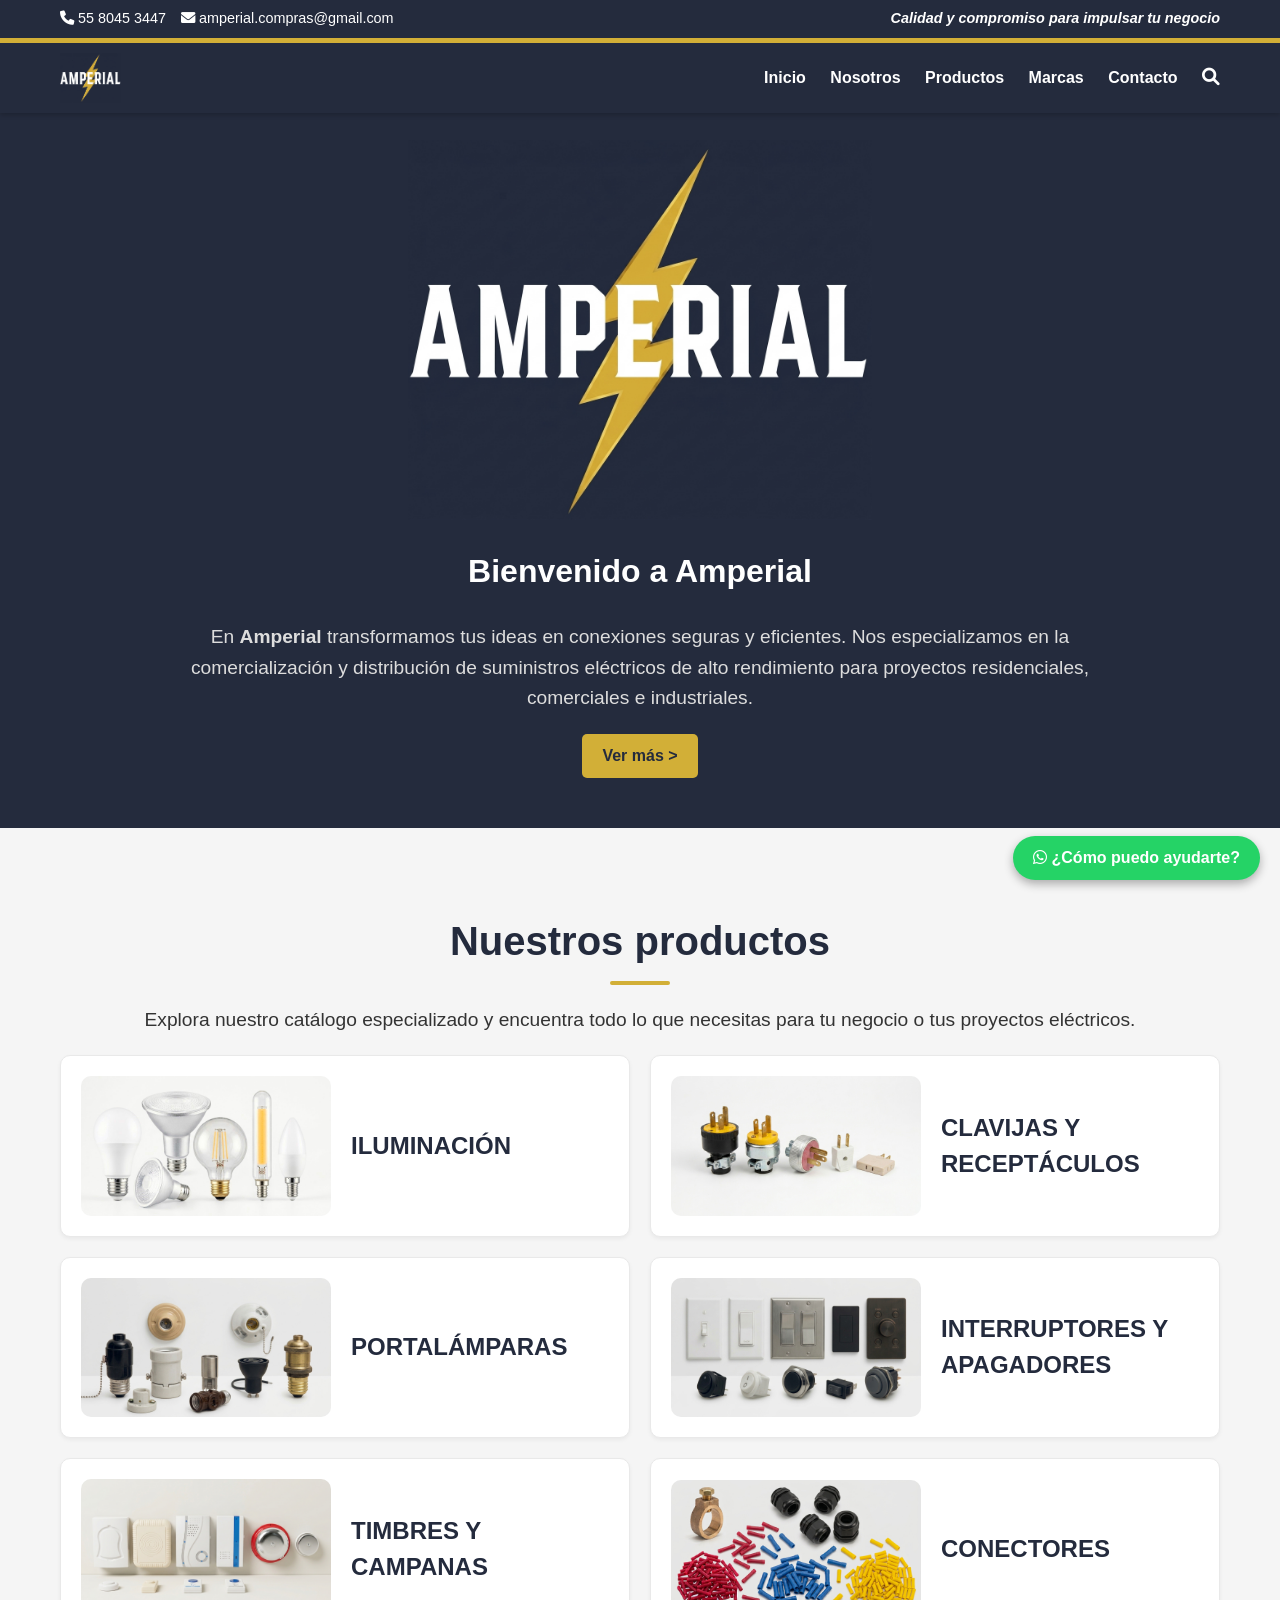
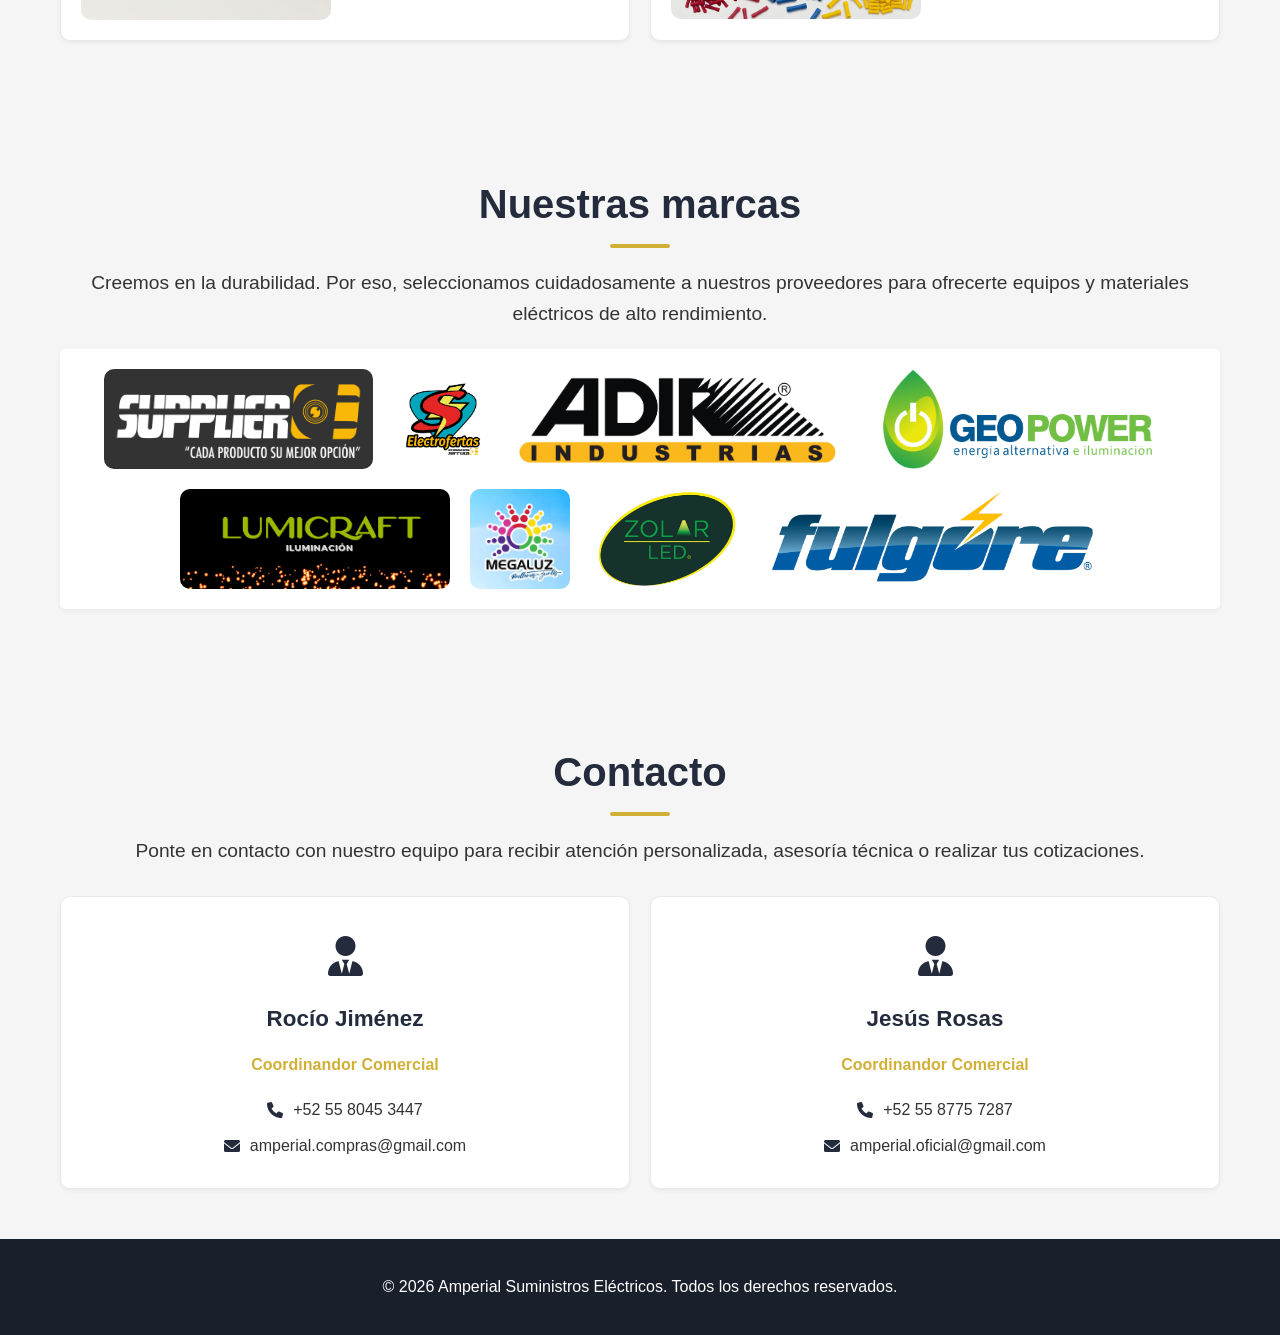
==== commit 52c23719: "Search engine" ====
--- a/index.html
+++ b/index.html
@@ -12,7 +12,7 @@
     
     <link rel="icon" type="image/png" href="res/favicon.png">
     <link rel="stylesheet" href="css/style.css">
-    <link rel="stylesheet" href="https://cdnjs.cloudflare.com/ajax/libs/font-awesome/6.0.0/css/all.min.css"> 
+    <link rel="stylesheet" href="https://cdnjs.cloudflare.com/ajax/libs/font-awesome/6.0.0/css/all.min.css">
 </head>
 
 <body>
@@ -48,10 +48,20 @@
                     <ul>
                         <li><a href="#top">Inicio</a></li>
                         <li><a href="us.html">Nosotros</a></li>
-                        <li><a href="#prod">Productos <!-- <i class="fas fa-chevron-down"></i> --></a></li>
-                        <li><a href="#brands">Marcas <!-- <i class="fas fa-chevron-down"></i> --></a></li>
+                        <li><a href="#prod">Productos</a></li>
+                        <li><a href="#brands">Marcas</a></li>
                         <li><a href="#contact">Contacto</a></li>
-                        <!-- <li><a href="#"><i class="fas fa-search"></i></a></li> -->
+                        
+                        <!-- Buscador Animado con Ícono de Lupa -->
+                        <li class="search-menu-item">
+                            <button id="search-toggle" class="search-btn-icon" aria-label="Abrir buscador">
+                                <i class="fas fa-search"></i>
+                            </button>
+                            <div id="search-container" class="search-popup-container">
+                                <input type="text" id="global-search" placeholder="Buscar por clave o producto..." autocomplete="off">
+                                <div id="search-results-dropdown" class="search-dropdown"></div>
+                            </div>
+                        </li>
                     </ul>
                 </nav>
             </div>
@@ -113,16 +123,11 @@
                             <h2>CONECTORES</h2>
                         </div>
                     </a>
-                    <!-- <a href="damper.html" class="categoria"> -->
-                        <!-- <img src="res/img/apagadores.jpg" alt="Apagadores">  -->
-                        <!-- <div class="categoria-info"> -->
-                            <!-- <h2>APAGADORES</h2> -->
-                        <!-- </div> -->
-                    <!-- </a> -->
                 </div>
             </div>
         </section>
-		<section class="brands" id="brands">
+
+        <section class="brands" id="brands">
 			<div class="container">
 				<h1 class="titulo-seccion">Nuestras marcas</h1>
 				<p>Creemos en la durabilidad. Por eso, seleccionamos cuidadosamente a nuestros proveedores para ofrecerte equipos y materiales eléctricos de alto rendimiento.</p>
@@ -199,7 +204,8 @@
         <i class="fab fa-whatsapp"></i> ¿Cómo puedo ayudarte?
     </a>
 
-    <!-- Script ejecutable -->
+    <!-- Scripts ejecutables -->
+    <script src="js/products.js"></script>
     <script src="js/script.js"></script>
 </body>
-</html>+</html>
--- a/css/style.css
+++ b/css/style.css
@@ -7,13 +7,6 @@
     scroll-behavior: smooth; 
     scroll-padding-top: 90px; /* Compensa la barra fija */
 }
-
-/*
-body {
-    font-family: Arial, sans-serif;
-    margin: 0;
-    background-color: #f5f5f5;
-}*/
 
 body {
     font-family: 'Segoe UI', Tahoma, Geneva, Verdana, sans-serif;
@@ -134,6 +127,127 @@
 
 nav a:hover {
     background-color: #1a1f2c;
+}
+
+/* --- Estilos del Buscador Animado con Miniatura (Fondo Blanco) --- */
+.search-menu-item {
+    position: relative;
+    display: block;
+}
+
+.search-btn-icon {
+    background: none;
+    border: none;
+    color: #fff;
+    font-size: 1.1rem;
+    cursor: pointer;
+    padding: 15px 20px;
+    display: flex;
+    align-items: center;
+    transition: color 0.3s ease;
+    width: 100%;
+    text-align: left;
+}
+
+.search-btn-icon:hover {
+    color: #D2AF37;
+}
+
+.search-popup-container {
+    position: absolute;
+    top: 100%;
+    left: 20px;
+    right: 20px;
+    background: #fff;
+    padding: 12px;
+    border-radius: 8px;
+    box-shadow: 0 5px 15px rgba(0,0,0,0.2);
+    
+    /* Animación oculta por defecto */
+    opacity: 0;
+    visibility: hidden;
+    transform: translateY(-10px);
+    transition: opacity 0.3s ease, transform 0.3s ease, visibility 0.3s ease;
+    z-index: 1200;
+}
+
+.search-popup-container.active {
+    opacity: 1;
+    visibility: visible;
+    transform: translateY(5px);
+}
+
+#global-search {
+    width: 100%;
+    padding: 8px 12px;
+    border-radius: 6px;
+    border: 1px solid #ccc;
+    outline: none;
+    font-size: 0.9rem;
+    transition: border-color 0.3s ease;
+}
+
+#global-search:focus {
+    border-color: #D2AF37;
+}
+
+.search-dropdown {
+    margin-top: 8px;
+    max-height: 260px;
+    overflow-y: auto;
+}
+
+.search-result-item {
+    display: flex;
+    align-items: center;
+    gap: 12px;
+    padding: 8px 10px;
+    border-bottom: 1px solid #eee;
+    text-decoration: none;
+    text-align: left;
+    transition: background 0.2s;
+    font-size: 0.85rem;
+}
+
+.search-result-item:hover {
+    background-color: #f8f9fa;
+}
+
+.search-thumb {
+    width: 40px;
+    height: 40px;
+    object-fit: contain;
+    background-color: #f1f5f9;
+    border-radius: 4px;
+    padding: 2px;
+    flex-shrink: 0;
+    border: 1px solid #e2e8f0;
+}
+
+.search-info {
+    display: flex;
+    flex-direction: column;
+    overflow: hidden;
+}
+
+.search-info strong {
+    font-size: 0.85rem;
+    color: #242b3d;
+}
+
+.search-info span {
+    font-size: 0.78rem;
+    color: #666;
+    white-space: nowrap;
+    overflow: hidden;
+    text-overflow: ellipsis;
+}
+
+.no-results {
+    padding: 12px;
+    color: #64748b;
+    font-size: 0.85rem;
+    text-align: center;
 }
 
 /* Hero Section */
@@ -193,7 +307,7 @@
 
 .categorias h1 {
     font-size: 2.5rem;
-    color: #242b3d; /* Azul Amperial */ 
+    color: #242b3d; 
     margin-bottom: 20px;
     position: relative;
 }
@@ -203,7 +317,7 @@
     display: block;
     width: 60px;
     height: 4px;
-    background-color: #D2AF37; /* Amarillo Amperial */
+    background-color: #D2AF37;
     margin: 10px auto 0;
     border-radius: 2px;
 }
@@ -250,17 +364,6 @@
     display: inline-block;
 }
 
-.categoria-info .btn {
-    background-color: rgba(210, 175, 55, 1.0);
-    color: #242b3d;
-    font-weight: bold;
-    padding: 10px 20px;
-    text-decoration: none;
-    border-radius: 5px;
-    margin-top: 20px;
-    display: inline-block;
-}
-
 /* Brand Section */
 .brands {
     padding: 50px 0;
@@ -269,7 +372,7 @@
 
 .brands h1 {
     font-size: 2.5rem;
-    color: #242b3d; /* Azul Amperial */ 
+    color: #242b3d; 
     margin-bottom: 20px;
     position: relative;
 }
@@ -279,7 +382,7 @@
     display: block;
     width: 60px;
     height: 4px;
-    background-color: #D2AF37; /* Amarillo Amperial */
+    background-color: #D2AF37;
     margin: 10px auto 0;
     border-radius: 2px;
 }
@@ -295,11 +398,11 @@
     padding: 20px;
     border-radius: 5px;
     display: flex;
-    flex-direction: row; /* Alinea los logos de forma horizontal */
-    flex-wrap: wrap;     /* Permite que pasen al siguiente renglón */
-    justify-content: center; /* Centra los logos horizontalmente */
-    align-items: center;
-    gap: 20px;           /* Espaciado entre logos */
+    flex-direction: row;
+    flex-wrap: wrap;     
+    justify-content: center; 
+    align-items: center;
+    gap: 20px;           
     box-shadow: 0 2px 4px rgba(0,0,0,0.05);
 }
 
@@ -319,7 +422,7 @@
 
 .contacto h1 {
     font-size: 2.5rem;
-    color: #242b3d; /* Azul Amperial */
+    color: #242b3d; 
     margin-bottom: 20px;
     position: relative;
 }
@@ -329,7 +432,7 @@
     display: block;
     width: 60px;
     height: 4px;
-    background-color: #D2AF37; /* Amarillo Amperial */
+    background-color: #D2AF37;
     margin: 10px auto 0;
     border-radius: 2px;
 }
@@ -436,7 +539,7 @@
 /* --- ADAPTACIÓN A PANTALLAS GRANDES (Escritorio / Tablet horizontal) --- */
 @media (min-width: 768px) {
     .menu-toggle {
-        display: none; /* Oculta botón hamburguesa */
+        display: none; 
     }
 
     nav {
@@ -461,6 +564,22 @@
         background-color: transparent;
         color: rgba(210, 175, 55, 1.0);
     }
+
+    /* Adaptación del Buscador Animado en Escritorio */
+    .search-menu-item {
+        display: inline-block;
+    }
+
+    .search-btn-icon {
+        padding: 0;
+        width: auto;
+    }
+
+    .search-popup-container {
+        left: auto;
+        right: 0;
+        width: 300px;
+    }
 	
 	.hero-content img {
 		max-width: 40%;
@@ -473,7 +592,7 @@
     }
 
     .categoria {
-        width: calc(50% - 10px); /* 2 columnas */
+        width: calc(50% - 10px); 
         flex-direction: row;
         text-align: left;
     }
@@ -492,7 +611,6 @@
     }
 
     .contacto-card {
-        width: calc(50% - 10px); /* 2 columnas en pantallas medianas y grandes */
-    }
-}
-
+        width: calc(50% - 10px); 
+    }
+}
